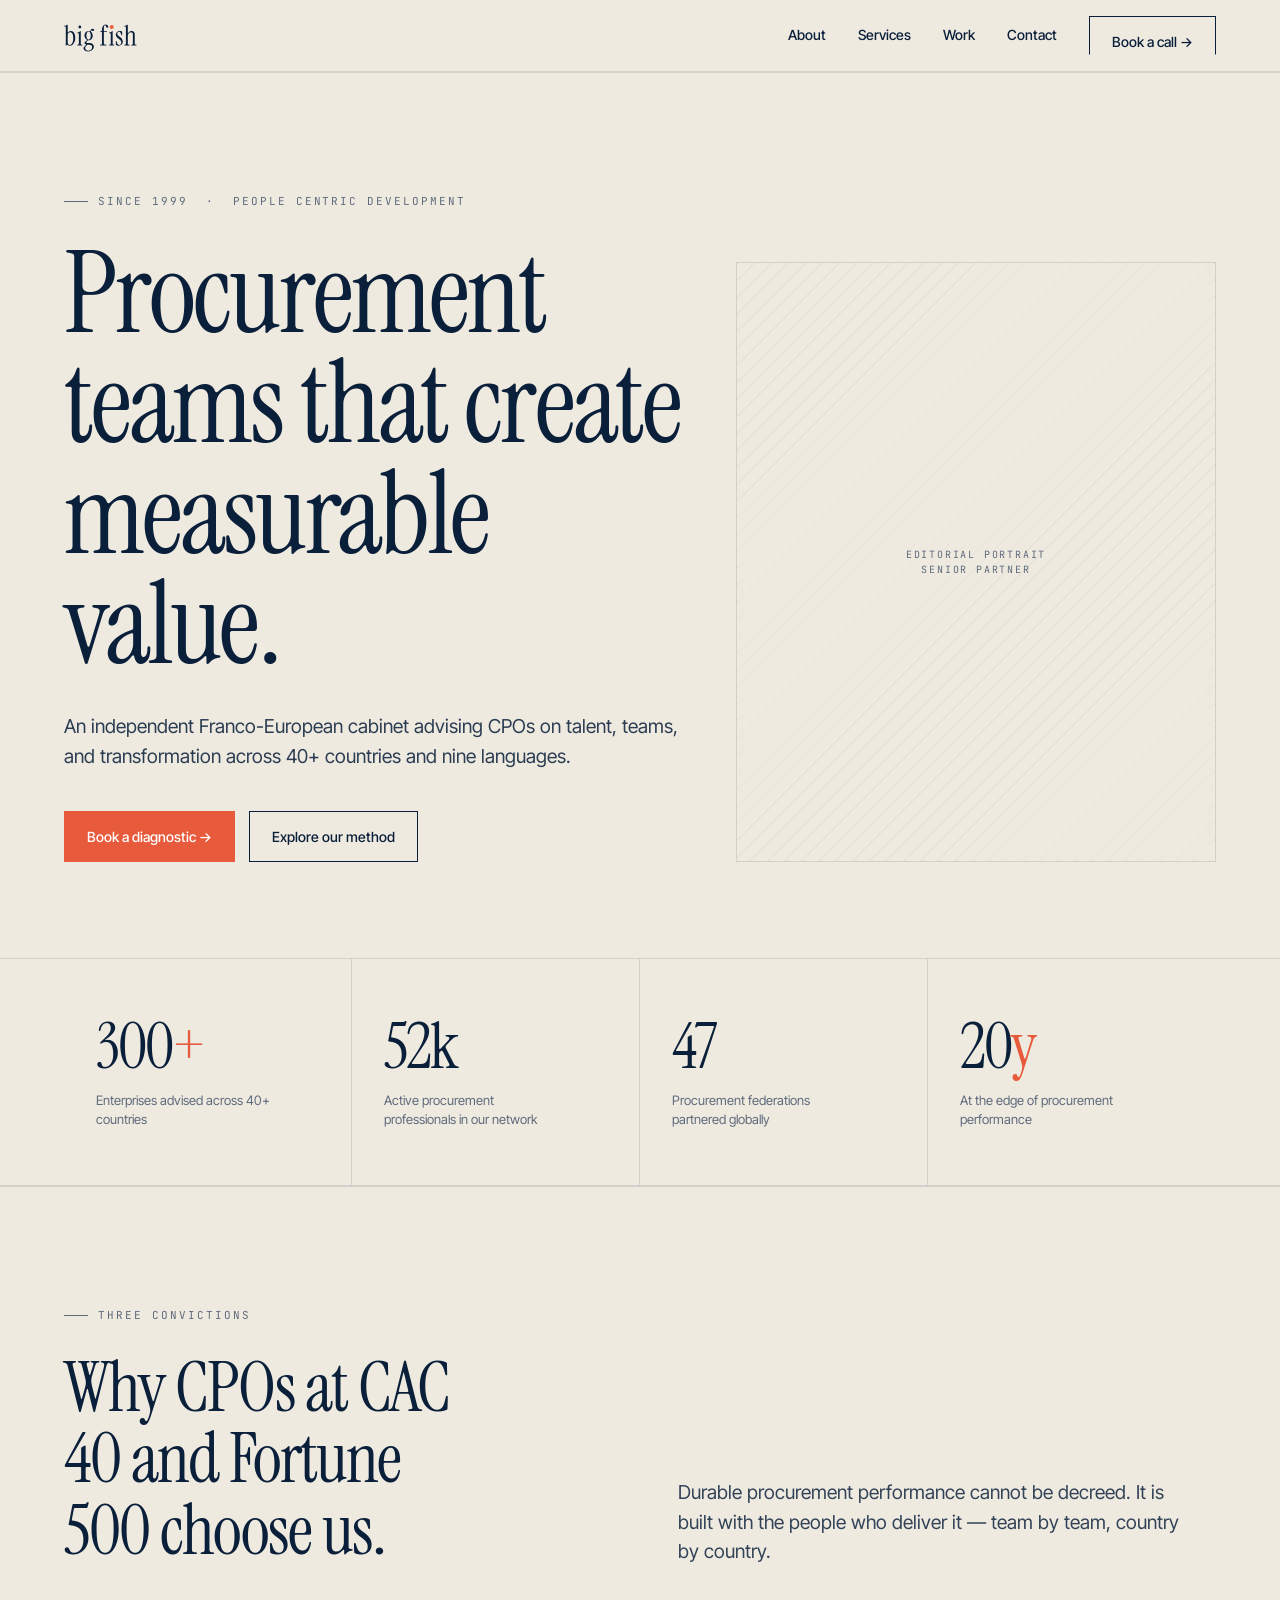
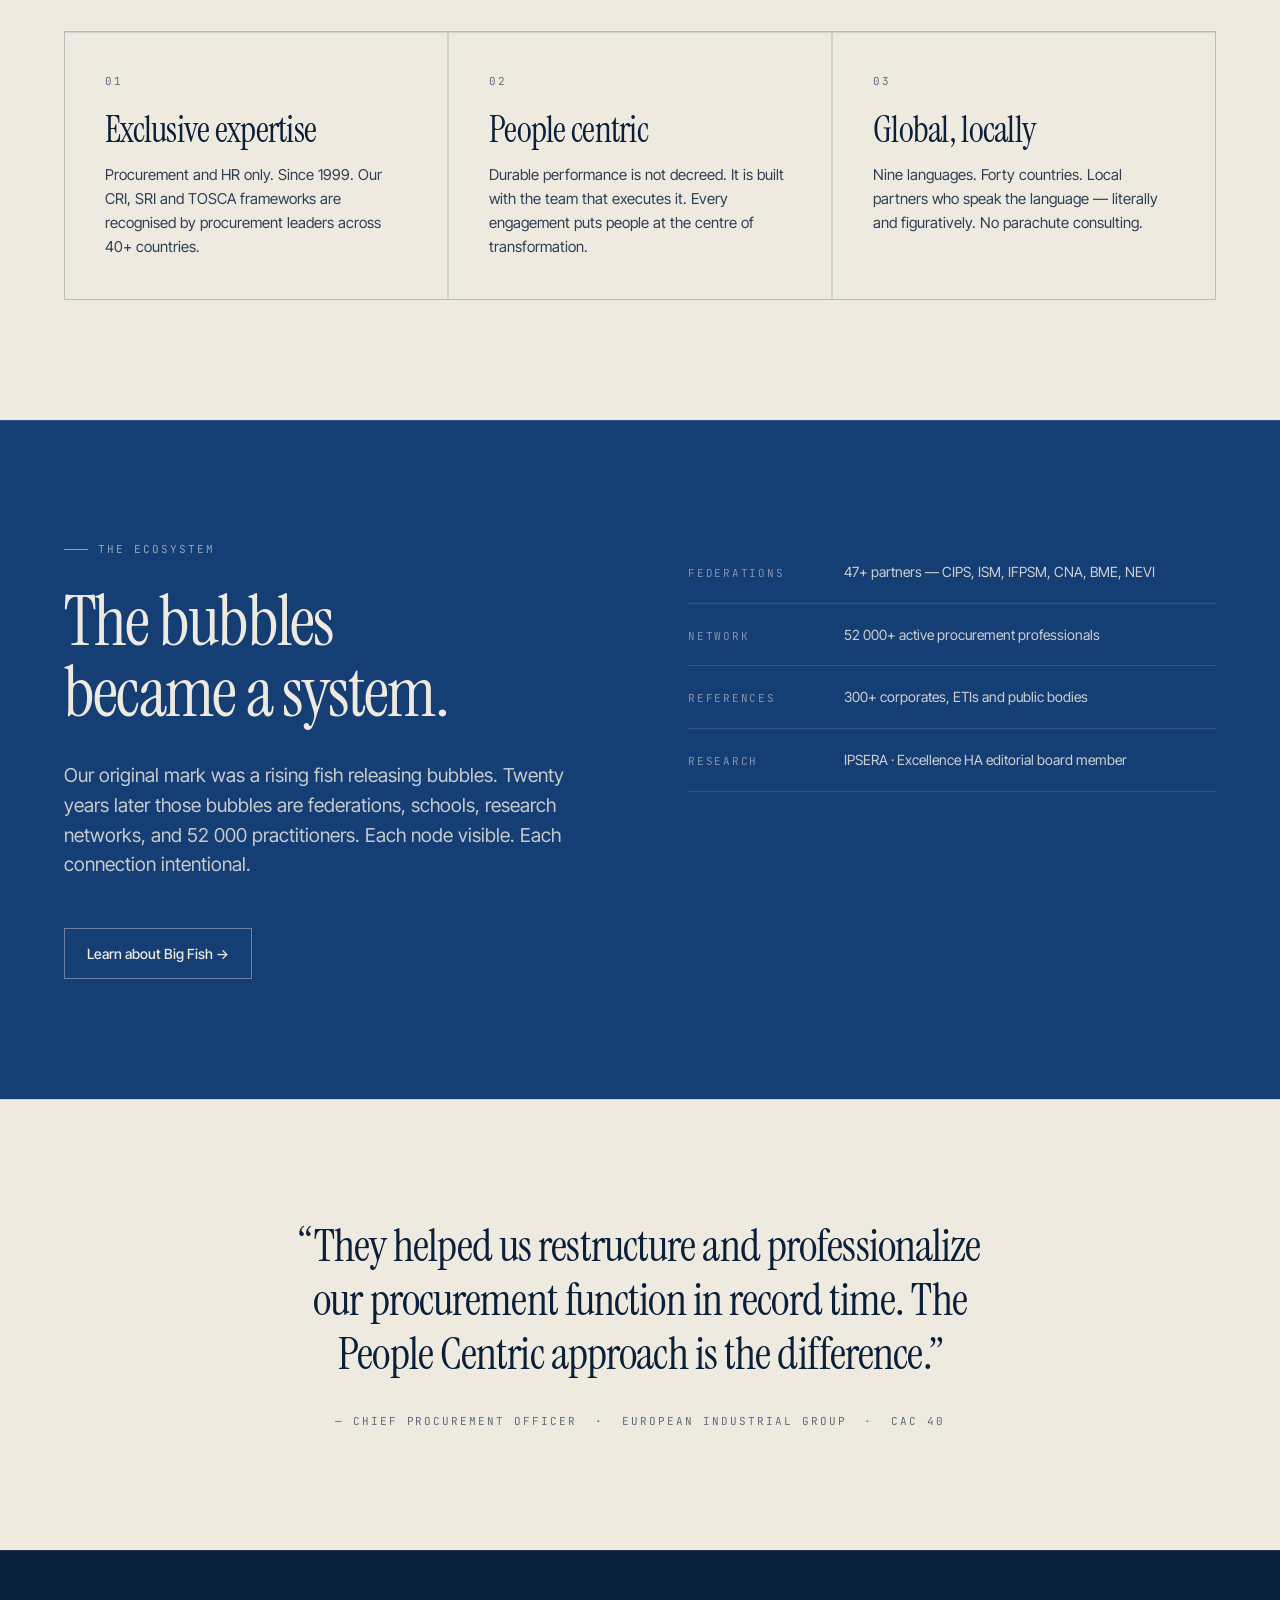
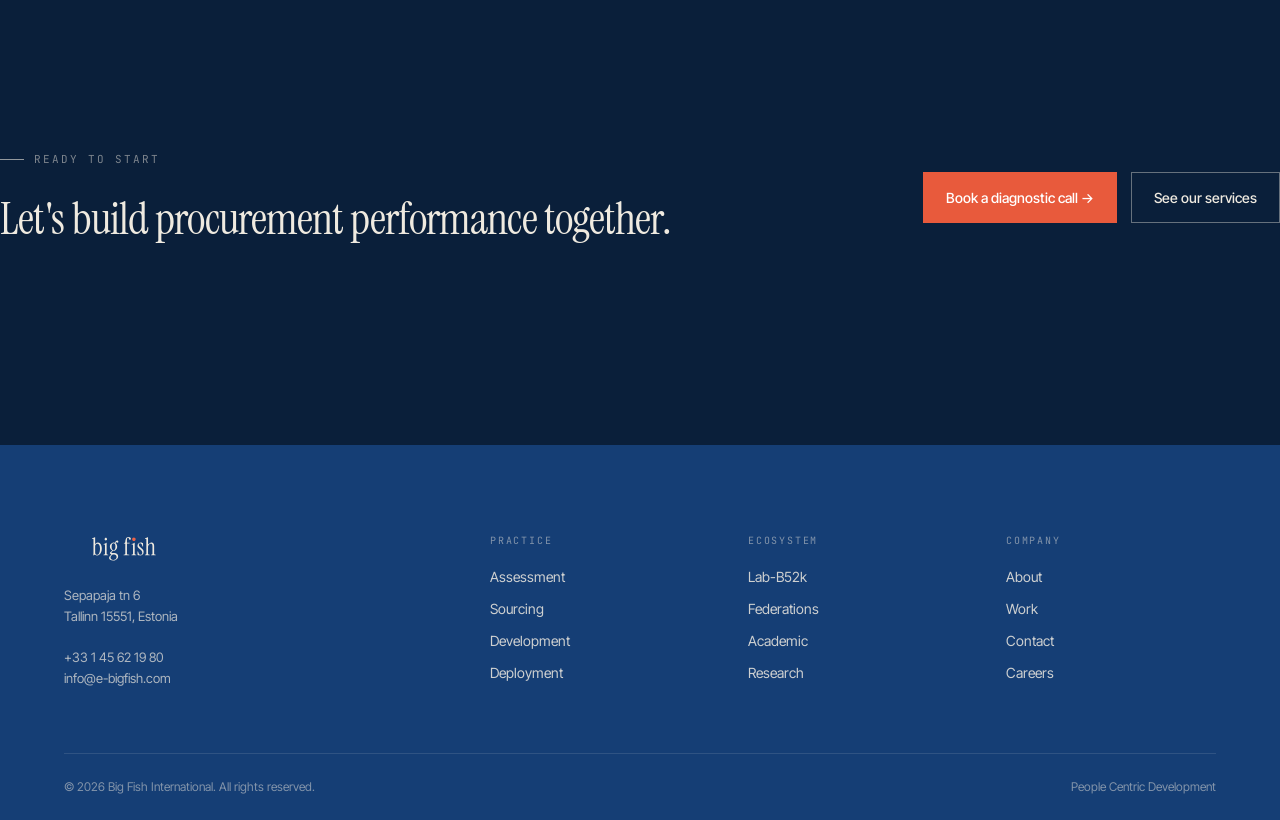
==== index.html @ 537d6405 "Add files via upload" ====
<!DOCTYPE html>
<html lang="en">
<head>
  <meta charset="UTF-8"/>
  <meta name="viewport" content="width=device-width, initial-scale=1.0"/>
  <meta name="description" content="Big Fish International — People Centric procurement and HR development. Advising CPOs at CAC 40 and Fortune 500 since 1999."/>
  <title>Big Fish International — People Centric Development</title>
  <link rel="icon" type="image/svg+xml" href="assets/favicon.svg"/>
  <link rel="stylesheet" href="styles.css"/>
</head>
<body>

<!-- NAV -->
<nav class="nav" role="navigation" aria-label="Main">
  <div class="container nav__inner">
    <a class="nav__logo" href="index.html" aria-label="Big Fish International — Home">
      <img src="assets/logo.svg" alt="Big Fish" width="130" height="56"/>
    </a>
    <div class="nav__links">
      <a href="about.html">About</a>
      <a href="services.html">Services</a>
      <a href="work.html">Work</a>
      <a href="contact.html">Contact</a>
      <a href="contact.html" class="btn">Book a call →</a>
    </div>
    <button class="nav__burger" aria-label="Toggle menu" aria-expanded="false">
      <span></span><span></span><span></span>
    </button>
  </div>
</nav>
<nav class="nav__mobile" aria-label="Mobile menu">
  <a href="about.html">About</a>
  <a href="services.html">Services</a>
  <a href="work.html">Work</a>
  <a href="contact.html">Contact</a>
  <a href="contact.html" class="btn btn--filled">Book a call →</a>
</nav>

<!-- HERO -->
<section class="hero section--flush">
  <div class="container">
    <div class="hero__grid">
      <div>
        <div class="eyebrow">Since 1999 &nbsp;·&nbsp; People Centric Development</div>
        <h1 class="display-1">Procurement teams that create measurable value.</h1>
        <p class="body-lg mt-32 max-56" style="opacity:.85">
          An independent Franco-European cabinet advising CPOs on talent, teams, and transformation across 40+ countries and nine languages.
        </p>
        <div class="hero__ctas">
          <a href="contact.html" class="btn btn--filled">Book a diagnostic →</a>
          <a href="services.html" class="btn">Explore our method</a>
        </div>
      </div>
      <div class="hero__img placeholder">
        <span class="placeholder__label">Editorial portrait<br/>Senior Partner</span>
      </div>
    </div>
  </div>
</section>

<!-- STATS -->
<div class="stats">
  <div class="container">
    <div class="stats__grid">
      <div class="stats__item">
        <div class="stats__num">300<span class="accent-dot">+</span></div>
        <div class="stats__label">Enterprises advised across 40+ countries</div>
      </div>
      <div class="stats__item">
        <div class="stats__num">52k</div>
        <div class="stats__label">Active procurement professionals in our network</div>
      </div>
      <div class="stats__item">
        <div class="stats__num">47</div>
        <div class="stats__label">Procurement federations partnered globally</div>
      </div>
      <div class="stats__item">
        <div class="stats__num">20<span class="accent-dot">y</span></div>
        <div class="stats__label">At the edge of procurement performance</div>
      </div>
    </div>
  </div>
</div>

<!-- CONVICTIONS -->
<section class="section">
  <div class="container">
    <div class="convictions__intro">
      <div>
        <div class="eyebrow">Three convictions</div>
        <h2 class="display-2">Why CPOs at CAC 40 and Fortune 500 choose us.</h2>
      </div>
      <p class="body-lg" style="opacity:.82;align-self:end;">
        Durable procurement performance cannot be decreed. It is built with the people who deliver it — team by team, country by country.
      </p>
    </div>
    <div class="grid-3">
      <div class="grid-cell card">
        <div class="card__num">01</div>
        <div class="card__title">Exclusive expertise</div>
        <p class="card__body">Procurement and HR only. Since 1999. Our CRI, SRI and TOSCA frameworks are recognised by procurement leaders across 40+ countries.</p>
      </div>
      <div class="grid-cell card">
        <div class="card__num">02</div>
        <div class="card__title">People centric</div>
        <p class="card__body">Durable performance is not decreed. It is built with the team that executes it. Every engagement puts people at the centre of transformation.</p>
      </div>
      <div class="grid-cell card">
        <div class="card__num">03</div>
        <div class="card__title">Global, locally</div>
        <p class="card__body">Nine languages. Forty countries. Local partners who speak the language — literally and figuratively. No parachute consulting.</p>
      </div>
    </div>
  </div>
</section>

<!-- ECOSYSTEM -->
<section class="section section--dark">
  <div class="container">
    <div class="grid-2" style="align-items:start;gap:clamp(40px,8vw,96px)">
      <div>
        <div class="eyebrow">The ecosystem</div>
        <h2 class="display-2">The bubbles became a system.</h2>
        <p class="body-lg mt-32 max-56" style="opacity:.82">
          Our original mark was a rising fish releasing bubbles. Twenty years later those bubbles are federations, schools, research networks, and 52 000 practitioners. Each node visible. Each connection intentional.
        </p>
        <div class="mt-48">
          <a href="about.html" class="btn btn--outline-light">Learn about Big Fish →</a>
        </div>
      </div>
      <div>
        <div class="contact-info__item" style="padding:20px 0;border-bottom:1px solid rgba(239,234,224,.14);display:grid;grid-template-columns:140px 1fr;gap:16px;align-items:baseline">
          <span class="mono" style="color:rgba(239,234,224,.5)">Federations</span>
          <span class="body-sm" style="color:rgba(239,234,224,.85)">47+ partners — CIPS, ISM, IFPSM, CNA, BME, NEVI</span>
        </div>
        <div class="contact-info__item" style="padding:20px 0;border-bottom:1px solid rgba(239,234,224,.14);display:grid;grid-template-columns:140px 1fr;gap:16px;align-items:baseline">
          <span class="mono" style="color:rgba(239,234,224,.5)">Network</span>
          <span class="body-sm" style="color:rgba(239,234,224,.85)">52 000+ active procurement professionals</span>
        </div>
        <div class="contact-info__item" style="padding:20px 0;border-bottom:1px solid rgba(239,234,224,.14);display:grid;grid-template-columns:140px 1fr;gap:16px;align-items:baseline">
          <span class="mono" style="color:rgba(239,234,224,.5)">References</span>
          <span class="body-sm" style="color:rgba(239,234,224,.85)">300+ corporates, ETIs and public bodies</span>
        </div>
        <div class="contact-info__item" style="padding:20px 0;display:grid;grid-template-columns:140px 1fr;gap:16px;align-items:baseline">
          <span class="mono" style="color:rgba(239,234,224,.5)">Research</span>
          <span class="body-sm" style="color:rgba(239,234,224,.85)">IPSERA · Excellence HA editorial board member</span>
        </div>
      </div>
    </div>
  </div>
</section>

<!-- QUOTE -->
<section class="section">
  <div class="container">
    <div class="quote__wrap">
      <p class="quote__text">They helped us restructure and professionalize our procurement function in record time. The People Centric approach is the difference.</p>
      <div class="quote__attr">— Chief Procurement Officer &nbsp;·&nbsp; European Industrial Group &nbsp;·&nbsp; CAC 40</div>
    </div>
  </div>
</section>

<!-- CTA BAND -->
<section class="section section--ink">
  <div class="container cta-band">
    <div>
      <div class="eyebrow" style="color:rgba(239,234,224,.5)">Ready to start</div>
      <h2 class="display-3" style="color:var(--surface)">Let's build procurement performance together.</h2>
    </div>
    <div class="cta-band__btns">
      <a href="contact.html" class="btn btn--filled">Book a diagnostic call →</a>
      <a href="services.html" class="btn btn--outline-light">See our services</a>
    </div>
  </div>
</section>

<!-- FOOTER -->
<footer class="footer">
  <div class="container">
    <div class="footer__top">
      <div>
        <div class="footer__logo">
          <a href="index.html"><img src="assets/logo-sand.svg" alt="Big Fish" width="120" height="52"/></a>
        </div>
        <p class="footer__desc">Sepapaja tn 6<br/>Tallinn 15551, Estonia<br/><br/>+33 1 45 62 19 80<br/>info@e-bigfish.com</p>
      </div>
      <div>
        <div class="footer__heading">Practice</div>
        <ul class="footer__links">
          <li><a href="services.html">Assessment</a></li>
          <li><a href="services.html">Sourcing</a></li>
          <li><a href="services.html">Development</a></li>
          <li><a href="services.html">Deployment</a></li>
        </ul>
      </div>
      <div>
        <div class="footer__heading">Ecosystem</div>
        <ul class="footer__links">
          <li><a href="about.html">Lab-B52k</a></li>
          <li><a href="about.html">Federations</a></li>
          <li><a href="about.html">Academic</a></li>
          <li><a href="about.html">Research</a></li>
        </ul>
      </div>
      <div>
        <div class="footer__heading">Company</div>
        <ul class="footer__links">
          <li><a href="about.html">About</a></li>
          <li><a href="work.html">Work</a></li>
          <li><a href="contact.html">Contact</a></li>
          <li><a href="contact.html">Careers</a></li>
        </ul>
      </div>
    </div>
    <div class="footer__bottom">
      <span>© 2026 Big Fish International. All rights reserved.</span>
      <span>People Centric Development</span>
    </div>
  </div>
</footer>

<script src="script.js"></script>
</body>
</html>
---- styles.css ----
/* ============================================================
   BIG FISH INTERNATIONAL — site/styles.css
   Direction B: Bold & Human
   ============================================================ */

@import url('https://fonts.googleapis.com/css2?family=Instrument+Serif&family=Inter+Tight:wght@300;400;500;600&family=JetBrains+Mono:wght@400;500&display=swap');

/* === 1. TOKENS ============================================= */
:root {
  --primary:   #153E75;
  --accent:    #E85A3C;
  --surface:   #EFEAE0;
  --ink:       #0A1F3A;
  --mute:      #5F6B7C;
  --line:      rgba(10,31,58,.12);
  --line-med:  rgba(10,31,58,.2);

  --font-display: "Instrument Serif", "Times New Roman", serif;
  --font-text:    "Inter Tight", "Helvetica Neue", Arial, sans-serif;
  --font-mono:    "JetBrains Mono", ui-monospace, monospace;

  --max-w: 1280px;
  --pad:   clamp(24px, 5vw, 64px);
  --r:     2px; /* subtle radius used sparingly */

  --nav-h: 72px;
}

/* === 2. RESET ============================================== */
*, *::before, *::after { box-sizing: border-box; margin: 0; padding: 0; }
html { scroll-behavior: smooth; font-size: 16px; }
body {
  background: var(--surface);
  color: var(--ink);
  font-family: var(--font-text);
  font-weight: 400;
  line-height: 1.5;
  -webkit-font-smoothing: antialiased;
}
img, svg { display: block; max-width: 100%; }
a { color: inherit; text-decoration: none; }
button { cursor: pointer; border: none; background: none; font-family: inherit; }
ul, ol { list-style: none; }
input, textarea, select {
  font-family: var(--font-text);
  font-size: 1rem;
  color: var(--ink);
  background: transparent;
  border: none;
  outline: none;
  width: 100%;
}
::selection { background: var(--accent); color: #fff; }

/* === 3. TYPOGRAPHY ========================================= */
.display-1 {
  font-family: var(--font-display);
  font-weight: 400;
  font-size: clamp(56px, 9vw, 128px);
  line-height: .96;
  letter-spacing: -.025em;
  text-wrap: balance;
}
.display-2 {
  font-family: var(--font-display);
  font-weight: 400;
  font-size: clamp(40px, 5.5vw, 80px);
  line-height: 1.02;
  letter-spacing: -.025em;
  text-wrap: balance;
}
.display-3 {
  font-family: var(--font-display);
  font-weight: 400;
  font-size: clamp(28px, 3.5vw, 48px);
  line-height: 1.1;
  letter-spacing: -.02em;
  text-wrap: balance;
}
.heading {
  font-family: var(--font-text);
  font-weight: 600;
  font-size: clamp(18px, 2vw, 24px);
  letter-spacing: -.01em;
  line-height: 1.25;
}
.body-lg {
  font-size: clamp(17px, 1.5vw, 20px);
  line-height: 1.55;
  font-weight: 400;
  text-wrap: pretty;
}
.body {
  font-size: 16px;
  line-height: 1.6;
  text-wrap: pretty;
}
.body-sm { font-size: 14px; line-height: 1.55; }
.mono {
  font-family: var(--font-mono);
  font-size: 11px;
  letter-spacing: .16em;
  text-transform: uppercase;
}
.mute { color: var(--mute); }

/* Eyebrow (mono label above headings) */
.eyebrow {
  font-family: var(--font-mono);
  font-size: 11px;
  letter-spacing: .18em;
  text-transform: uppercase;
  color: var(--mute);
  display: flex;
  align-items: center;
  gap: 10px;
  margin-bottom: 28px;
}
.eyebrow::before {
  content: '';
  display: inline-block;
  width: 24px;
  height: 1px;
  background: var(--mute);
  flex-shrink: 0;
}

/* === 4. LAYOUT ============================================= */
.container {
  max-width: var(--max-w);
  margin: 0 auto;
  padding: 0 var(--pad);
}
.section {
  padding: clamp(72px, 10vw, 120px) 0;
  border-top: 1px solid var(--line);
}
.section--flush { border-top: none; }
.section--dark {
  background: var(--primary);
  color: var(--surface);
  --line: rgba(239,234,224,.12);
  --mute: rgba(239,234,224,.6);
}
.section--ink {
  background: var(--ink);
  color: var(--surface);
  --line: rgba(239,234,224,.12);
  --mute: rgba(239,234,224,.6);
}
.grid-2  { display: grid; grid-template-columns: 1fr 1fr; gap: 48px; }
.grid-3  { display: grid; grid-template-columns: repeat(3,1fr); gap: 2px; background: var(--line); border: 1px solid var(--line); }
.grid-4  { display: grid; grid-template-columns: repeat(4,1fr); gap: 2px; background: var(--line); border: 1px solid var(--line); }
.grid-cell { background: var(--surface); }
.section--dark .grid-cell  { background: var(--primary); }
.section--ink  .grid-cell  { background: var(--ink); }

/* === 5. NAVIGATION ========================================= */
.nav {
  position: sticky;
  top: 0;
  z-index: 100;
  height: var(--nav-h);
  background: var(--surface);
  border-bottom: 1px solid var(--line);
}
.nav__inner {
  height: 100%;
  display: flex;
  align-items: center;
  justify-content: space-between;
  gap: 32px;
}
.nav__logo img { height: 32px; width: auto; }
.nav__links {
  display: flex;
  align-items: center;
  gap: 32px;
}
.nav__links a {
  font-size: 14px;
  font-weight: 500;
  color: var(--ink);
  padding-bottom: 2px;
  border-bottom: 1px solid transparent;
  transition: border-color .2s;
}
.nav__links a:hover,
.nav__links a.active { border-color: var(--ink); }
.nav__burger {
  display: none;
  flex-direction: column;
  gap: 5px;
  padding: 8px;
}
.nav__burger span {
  display: block;
  width: 22px;
  height: 1.5px;
  background: var(--ink);
  transition: transform .3s, opacity .3s;
}
/* Mobile menu */
.nav__mobile {
  display: none;
  position: fixed;
  inset: var(--nav-h) 0 0;
  background: var(--surface);
  border-top: 1px solid var(--line);
  padding: 40px var(--pad);
  flex-direction: column;
  gap: 24px;
  z-index: 99;
}
.nav__mobile.open { display: flex; }
.nav__mobile a {
  font-family: var(--font-display);
  font-size: 40px;
  letter-spacing: -.02em;
  color: var(--ink);
  line-height: 1.1;
}
.nav__mobile a:hover { color: var(--accent); }
.nav__mobile .btn { align-self: flex-start; margin-top: 16px; }

/* Burger animation when open */
.nav__burger.open span:nth-child(1) { transform: translateY(6.5px) rotate(45deg); }
.nav__burger.open span:nth-child(2) { opacity: 0; }
.nav__burger.open span:nth-child(3) { transform: translateY(-6.5px) rotate(-45deg); }

/* === 6. BUTTONS ============================================ */
.btn {
  display: inline-flex;
  align-items: center;
  gap: 8px;
  font-family: var(--font-text);
  font-size: 14px;
  font-weight: 500;
  padding: 14px 22px;
  border: 1px solid var(--ink);
  color: var(--ink);
  background: transparent;
  transition: background .2s, color .2s, border-color .2s;
  white-space: nowrap;
}
.btn:hover { background: var(--ink); color: var(--surface); }
.btn--filled {
  background: var(--accent);
  border-color: var(--accent);
  color: #fff;
}
.btn--filled:hover { background: #c93a22; border-color: #c93a22; color: #fff; }
.btn--outline-light {
  border-color: rgba(239,234,224,.4);
  color: var(--surface);
}
.btn--outline-light:hover { background: var(--surface); color: var(--ink); border-color: var(--surface); }

/* === 7. PLACEHOLDER IMAGES ================================= */
.placeholder {
  position: relative;
  background:
    repeating-linear-gradient(
      135deg,
      rgba(10,31,58,.04) 0,
      rgba(10,31,58,.04) 1px,
      transparent 1px,
      transparent 12px
    );
  border: 1px solid var(--line);
  display: grid;
  place-items: center;
  overflow: hidden;
}
.section--dark .placeholder {
  background: repeating-linear-gradient(
    135deg,
    rgba(239,234,224,.05) 0,
    rgba(239,234,224,.05) 1px,
    transparent 1px,
    transparent 12px
  );
  border-color: rgba(239,234,224,.14);
}
.placeholder__label {
  font-family: var(--font-mono);
  font-size: 10px;
  letter-spacing: .18em;
  text-transform: uppercase;
  color: var(--mute);
  text-align: center;
  padding: 16px;
}

/* === 8. HERO =============================================== */
.hero {
  padding: clamp(72px, 10vw, 120px) 0 clamp(64px, 8vw, 96px);
  border-top: 1px solid var(--line);
}
.hero__grid {
  display: grid;
  grid-template-columns: 1.3fr 1fr;
  gap: 48px;
  align-items: end;
}
.hero__ctas {
  display: flex;
  gap: 14px;
  margin-top: 40px;
  flex-wrap: wrap;
}
.hero__img {
  aspect-ratio: 4/5;
}

/* Page hero (inner pages) */
.page-hero {
  padding: clamp(64px, 8vw, 100px) 0 clamp(48px, 6vw, 80px);
  border-top: 1px solid var(--line);
}
.page-hero__eyebrow { margin-bottom: 24px; }
.page-hero__sub {
  font-size: clamp(17px, 1.8vw, 22px);
  line-height: 1.5;
  color: var(--ink);
  opacity: .82;
  max-width: 60ch;
  margin-top: 24px;
  text-wrap: pretty;
}

/* === 9. STATS BAR ========================================== */
.stats { border-top: 1px solid var(--line); border-bottom: 1px solid var(--line); }
.stats__grid {
  display: grid;
  grid-template-columns: repeat(4,1fr);
}
.stats__item {
  padding: clamp(32px, 5vw, 56px) clamp(20px, 3vw, 32px);
  border-right: 1px solid var(--line);
}
.stats__item:last-child { border-right: none; }
.stats__num {
  font-family: var(--font-display);
  font-size: clamp(40px, 5vw, 64px);
  letter-spacing: -.03em;
  line-height: 1;
}
.stats__label {
  font-size: 13px;
  color: var(--mute);
  margin-top: 12px;
  line-height: 1.45;
  max-width: 22ch;
}

/* === 10. CARDS ============================================= */
.card {
  padding: clamp(28px, 4vw, 40px);
  background: var(--surface);
  border-top: 1px solid var(--line);
}
.section--dark .card,
.section--ink .card { background: transparent; border-color: rgba(239,234,224,.12); }
.card__num {
  font-family: var(--font-mono);
  font-size: 11px;
  letter-spacing: .16em;
  color: var(--mute);
}
.card__title {
  font-family: var(--font-display);
  font-size: clamp(24px, 3vw, 36px);
  letter-spacing: -.02em;
  margin-top: 20px;
  line-height: 1.1;
}
.card__body {
  font-size: 15px;
  line-height: 1.6;
  margin-top: 14px;
  opacity: .84;
}
.card__icon {
  width: 48px;
  height: 48px;
  margin-bottom: 16px;
}
.card--service {
  display: grid;
  grid-template-columns: 1fr;
  gap: 0;
  padding: clamp(36px, 5vw, 56px) clamp(28px, 4vw, 48px);
}

/* === 11. CONVICTIONS ======================================= */
.convictions__intro {
  display: grid;
  grid-template-columns: 1fr 1fr;
  gap: clamp(32px, 6vw, 80px);
  align-items: start;
  margin-bottom: clamp(40px, 6vw, 64px);
}

/* === 12. QUOTE ============================================= */
.quote__wrap {
  max-width: 900px;
  margin: 0 auto;
  text-align: center;
}
.quote__text {
  font-family: var(--font-display);
  font-size: clamp(26px, 3.5vw, 48px);
  line-height: 1.2;
  letter-spacing: -.02em;
  text-wrap: balance;
}
.quote__text::before { content: '\201C'; }
.quote__text::after  { content: '\201D'; }
.quote__attr {
  font-family: var(--font-mono);
  font-size: 11px;
  letter-spacing: .18em;
  text-transform: uppercase;
  color: var(--mute);
  margin-top: 32px;
}

/* === 13. CTA BAND ========================================== */
.cta-band {
  display: grid;
  grid-template-columns: 1fr auto;
  gap: 40px;
  align-items: center;
  padding: clamp(48px, 7vw, 80px) 0;
}
.cta-band__btns { display: flex; gap: 14px; flex-wrap: wrap; }

/* === 14. FOOTER ============================================ */
.footer {
  background: var(--primary);
  color: var(--surface);
  border-top: none;
}
.footer__top {
  display: grid;
  grid-template-columns: 1.8fr 1fr 1fr 1fr;
  gap: 48px;
  padding: clamp(56px, 7vw, 88px) 0 clamp(40px, 5vw, 64px);
  border-bottom: 1px solid rgba(239,234,224,.12);
}
.footer__logo { margin-bottom: 24px; }
.footer__logo img { height: 28px; }
.footer__desc {
  font-size: 13px;
  line-height: 1.6;
  color: rgba(239,234,224,.7);
  max-width: 28ch;
}
.footer__heading {
  font-family: var(--font-mono);
  font-size: 10px;
  letter-spacing: .18em;
  text-transform: uppercase;
  color: rgba(239,234,224,.5);
  margin-bottom: 16px;
}
.footer__links { display: flex; flex-direction: column; gap: 8px; }
.footer__links a {
  font-size: 14px;
  color: rgba(239,234,224,.85);
  transition: color .2s;
}
.footer__links a:hover { color: var(--surface); }
.footer__bottom {
  display: flex;
  justify-content: space-between;
  align-items: center;
  padding: 24px 0;
  font-size: 12px;
  color: rgba(239,234,224,.5);
}
.footer__bottom a { color: rgba(239,234,224,.5); }
.footer__bottom a:hover { color: var(--surface); }

/* === 15. WORK CARDS ======================================== */
.work-card {
  display: grid;
  grid-template-columns: 1fr 1fr;
  gap: 0;
  border: 1px solid var(--line);
  overflow: hidden;
}
.work-card__img {
  aspect-ratio: 4/3;
}
.work-card__content {
  padding: clamp(28px, 4vw, 48px);
  display: flex;
  flex-direction: column;
  justify-content: space-between;
}
.work-card__tag {
  font-family: var(--font-mono);
  font-size: 10px;
  letter-spacing: .18em;
  text-transform: uppercase;
  color: var(--accent);
}
.work-card__title {
  font-family: var(--font-display);
  font-size: clamp(22px, 2.5vw, 34px);
  letter-spacing: -.02em;
  line-height: 1.1;
  margin-top: 12px;
}
.work-card__meta { margin-top: 8px; font-size: 14px; color: var(--mute); }
.work-card__body { font-size: 15px; line-height: 1.6; margin-top: 16px; opacity: .82; }
.work-card__link {
  display: inline-flex;
  align-items: center;
  gap: 6px;
  font-size: 13px;
  font-weight: 500;
  border-bottom: 1px solid var(--ink);
  padding-bottom: 2px;
  margin-top: 24px;
  align-self: flex-start;
}

/* === 16. CONTACT FORM ====================================== */
.contact-grid {
  display: grid;
  grid-template-columns: 1fr 1.4fr;
  gap: clamp(48px, 8vw, 96px);
  align-items: start;
}
.contact-info__item {
  padding: 24px 0;
  border-bottom: 1px solid var(--line);
  display: grid;
  grid-template-columns: 140px 1fr;
  gap: 16px;
  align-items: baseline;
}
.form-row { margin-bottom: 0; }
.form-field {
  border-bottom: 1px solid var(--line-med);
  padding: 18px 0 14px;
  transition: border-color .2s;
}
.form-field:focus-within { border-color: var(--ink); }
.form-field label {
  font-family: var(--font-mono);
  font-size: 10px;
  letter-spacing: .18em;
  text-transform: uppercase;
  color: var(--mute);
  display: block;
  margin-bottom: 8px;
}
.form-field input,
.form-field textarea,
.form-field select {
  font-size: 16px;
  line-height: 1.4;
  color: var(--ink);
  background: transparent;
  resize: none;
  appearance: none;
}
.form-field textarea { min-height: 120px; }
.form-field select option { background: var(--surface); }
.form__grid { display: grid; grid-template-columns: 1fr 1fr; gap: 0 32px; }
.form__submit { margin-top: 40px; display: flex; align-items: center; gap: 16px; }
.form__note { font-size: 12px; color: var(--mute); }

/* === 17. TIMELINE ========================================== */
.timeline { display: flex; flex-direction: column; }
.timeline__item {
  display: grid;
  grid-template-columns: 100px 1fr;
  gap: 32px;
  padding: 28px 0;
  border-bottom: 1px solid var(--line);
  align-items: baseline;
}
.timeline__year {
  font-family: var(--font-display);
  font-size: 32px;
  letter-spacing: -.02em;
  color: var(--mute);
}
.timeline__text { font-size: 16px; line-height: 1.6; }
.timeline__text strong { font-weight: 600; display: block; margin-bottom: 4px; }

/* === 18. SERVICES ========================================== */
.service-pillar {
  padding: clamp(40px, 6vw, 72px) 0;
  border-top: 1px solid var(--line);
  display: grid;
  grid-template-columns: 280px 1fr;
  gap: clamp(40px, 6vw, 80px);
  align-items: start;
}
.service-pillar__num {
  font-family: var(--font-display);
  font-size: 80px;
  letter-spacing: -.04em;
  color: var(--line);
  line-height: 1;
  margin-top: -8px;
  user-select: none;
}
.service-pillar__body { max-width: 60ch; }
.service-pillar__list {
  display: flex;
  flex-direction: column;
  gap: 8px;
  margin-top: 20px;
}
.service-pillar__list li {
  font-size: 15px;
  line-height: 1.5;
  padding-left: 16px;
  position: relative;
}
.service-pillar__list li::before {
  content: '—';
  position: absolute;
  left: 0;
  color: var(--accent);
  font-size: 12px;
}
.methodology-grid {
  display: grid;
  grid-template-columns: repeat(3,1fr);
  gap: 2px;
  background: var(--line);
  border: 1px solid var(--line);
}
.methodology-card {
  background: var(--surface);
  padding: clamp(28px, 4vw, 48px);
}
.methodology-card__code {
  font-family: var(--font-mono);
  font-size: 28px;
  letter-spacing: .04em;
  color: var(--accent);
}
.methodology-card__title {
  font-family: var(--font-display);
  font-size: 26px;
  letter-spacing: -.02em;
  margin-top: 8px;
}
.methodology-card__body { font-size: 15px; line-height: 1.6; margin-top: 12px; color: var(--ink); opacity: .82; }

/* === 19. INDUSTRIES ======================================== */
.industries {
  display: flex;
  flex-wrap: wrap;
  gap: 10px;
  margin-top: 32px;
}
.industry-tag {
  font-family: var(--font-mono);
  font-size: 11px;
  letter-spacing: .12em;
  text-transform: uppercase;
  padding: 10px 16px;
  border: 1px solid var(--line-med);
  color: var(--ink);
}

/* === 20. RESPONSIVE ======================================== */
@media (max-width: 1024px) {
  .hero__grid { grid-template-columns: 1fr; }
  .hero__img { display: none; }
  .footer__top { grid-template-columns: 1fr 1fr; gap: 40px; }
  .work-card { grid-template-columns: 1fr; }
  .work-card__img { aspect-ratio: 16/7; }
  .service-pillar { grid-template-columns: 1fr; gap: 24px; }
  .service-pillar__num { font-size: 48px; }
  .contact-grid { grid-template-columns: 1fr; }
}
@media (max-width: 768px) {
  :root { --pad: 20px; }
  .nav__links { display: none; }
  .nav__burger { display: flex; }
  .grid-2 { grid-template-columns: 1fr; gap: 32px; }
  .grid-3, .grid-4 { grid-template-columns: 1fr 1fr; }
  .stats__grid { grid-template-columns: 1fr 1fr; }
  .stats__item:nth-child(2) { border-right: none; }
  .stats__item:nth-child(3) { border-top: 1px solid var(--line); }
  .convictions__intro { grid-template-columns: 1fr; }
  .cta-band { grid-template-columns: 1fr; gap: 24px; }
  .form__grid { grid-template-columns: 1fr; }
  .methodology-grid { grid-template-columns: 1fr; }
  .footer__top { grid-template-columns: 1fr; }
  .timeline__item { grid-template-columns: 72px 1fr; gap: 16px; }
}
@media (max-width: 480px) {
  .grid-3, .grid-4 { grid-template-columns: 1fr; }
  .hero__ctas { flex-direction: column; align-items: flex-start; }
  .stats__grid { grid-template-columns: 1fr; }
  .stats__item { border-right: none; border-bottom: 1px solid var(--line); }
  .stats__item:last-child { border-bottom: none; }
}

/* === 21. UTILITIES ========================================= */
.accent-dot { color: var(--accent); }
.divider { height: 1px; background: var(--line); }
.mt-8  { margin-top: 8px;  }
.mt-16 { margin-top: 16px; }
.mt-24 { margin-top: 24px; }
.mt-32 { margin-top: 32px; }
.mt-48 { margin-top: 48px; }
.mb-16 { margin-bottom: 16px; }
.mb-32 { margin-bottom: 32px; }
.text-right { text-align: right; }
.text-center { text-align: center; }
.max-56 { max-width: 56ch; }
.max-72 { max-width: 72ch; }
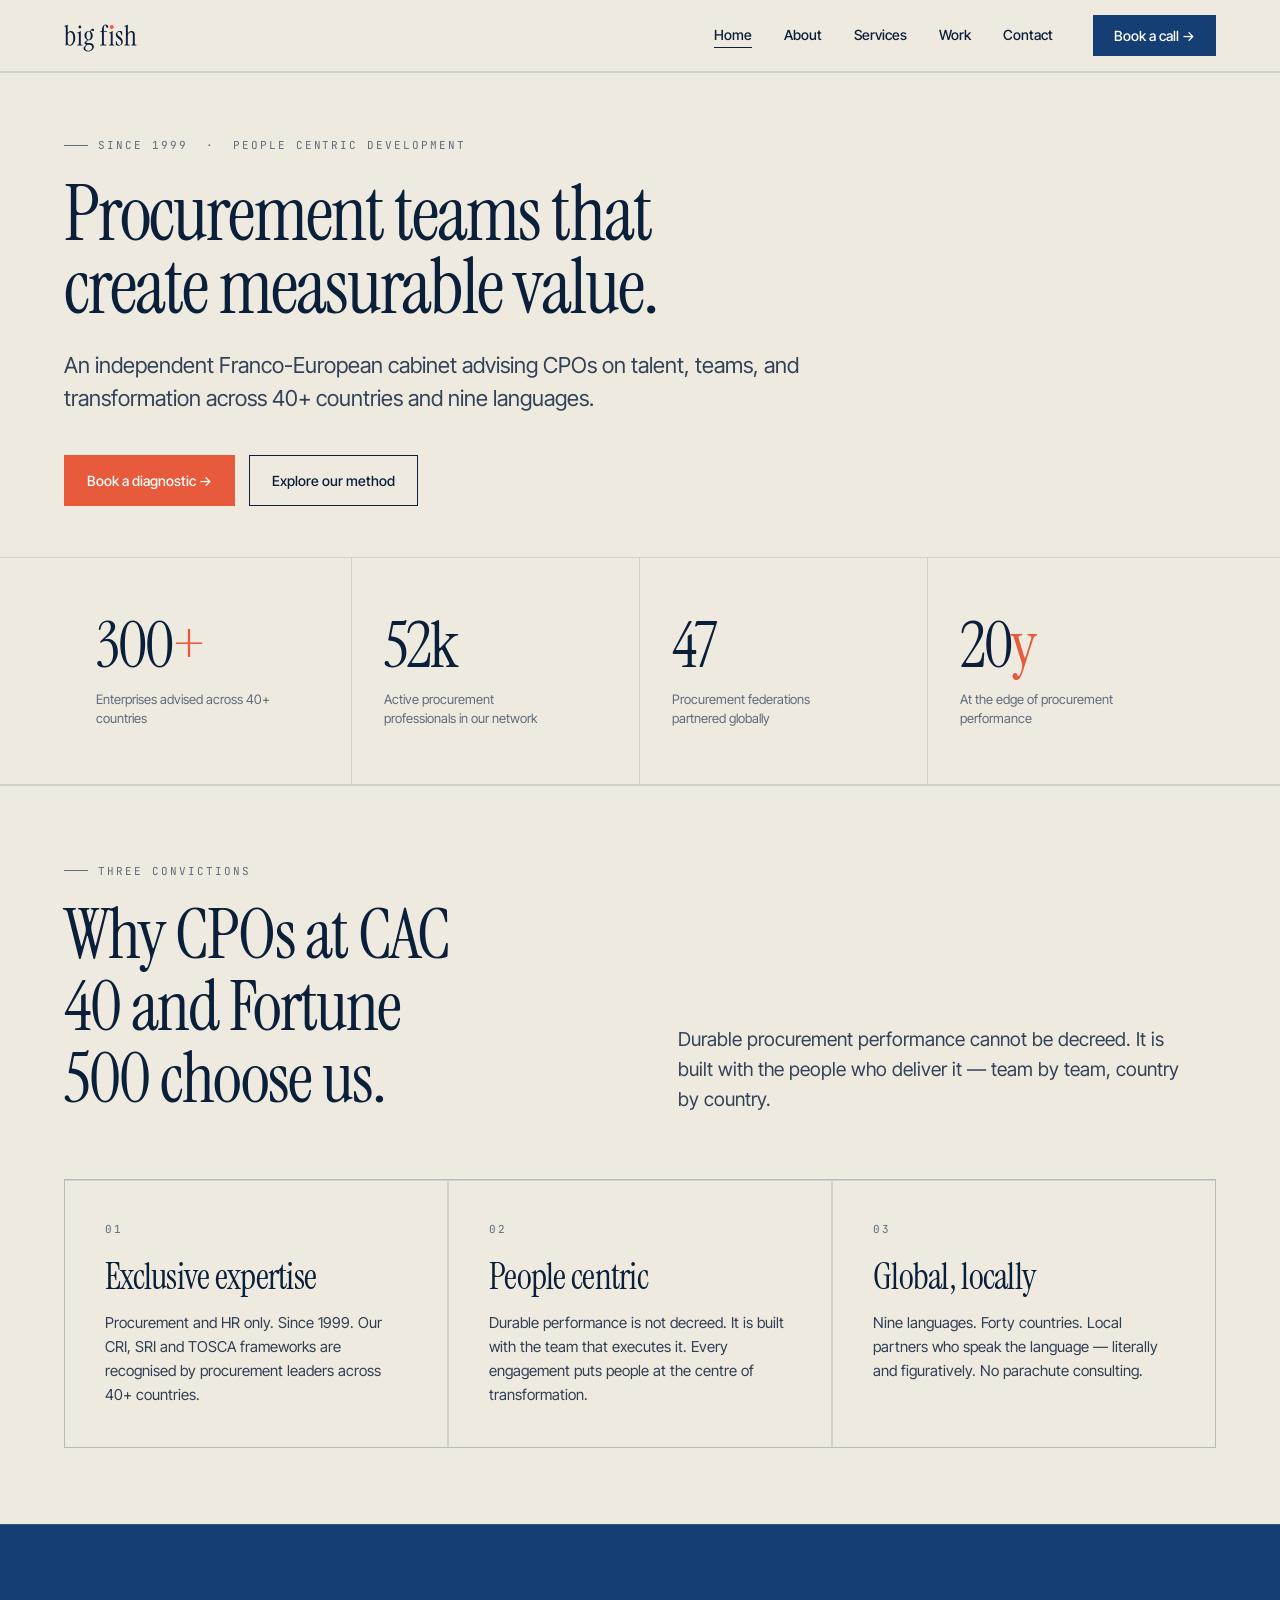
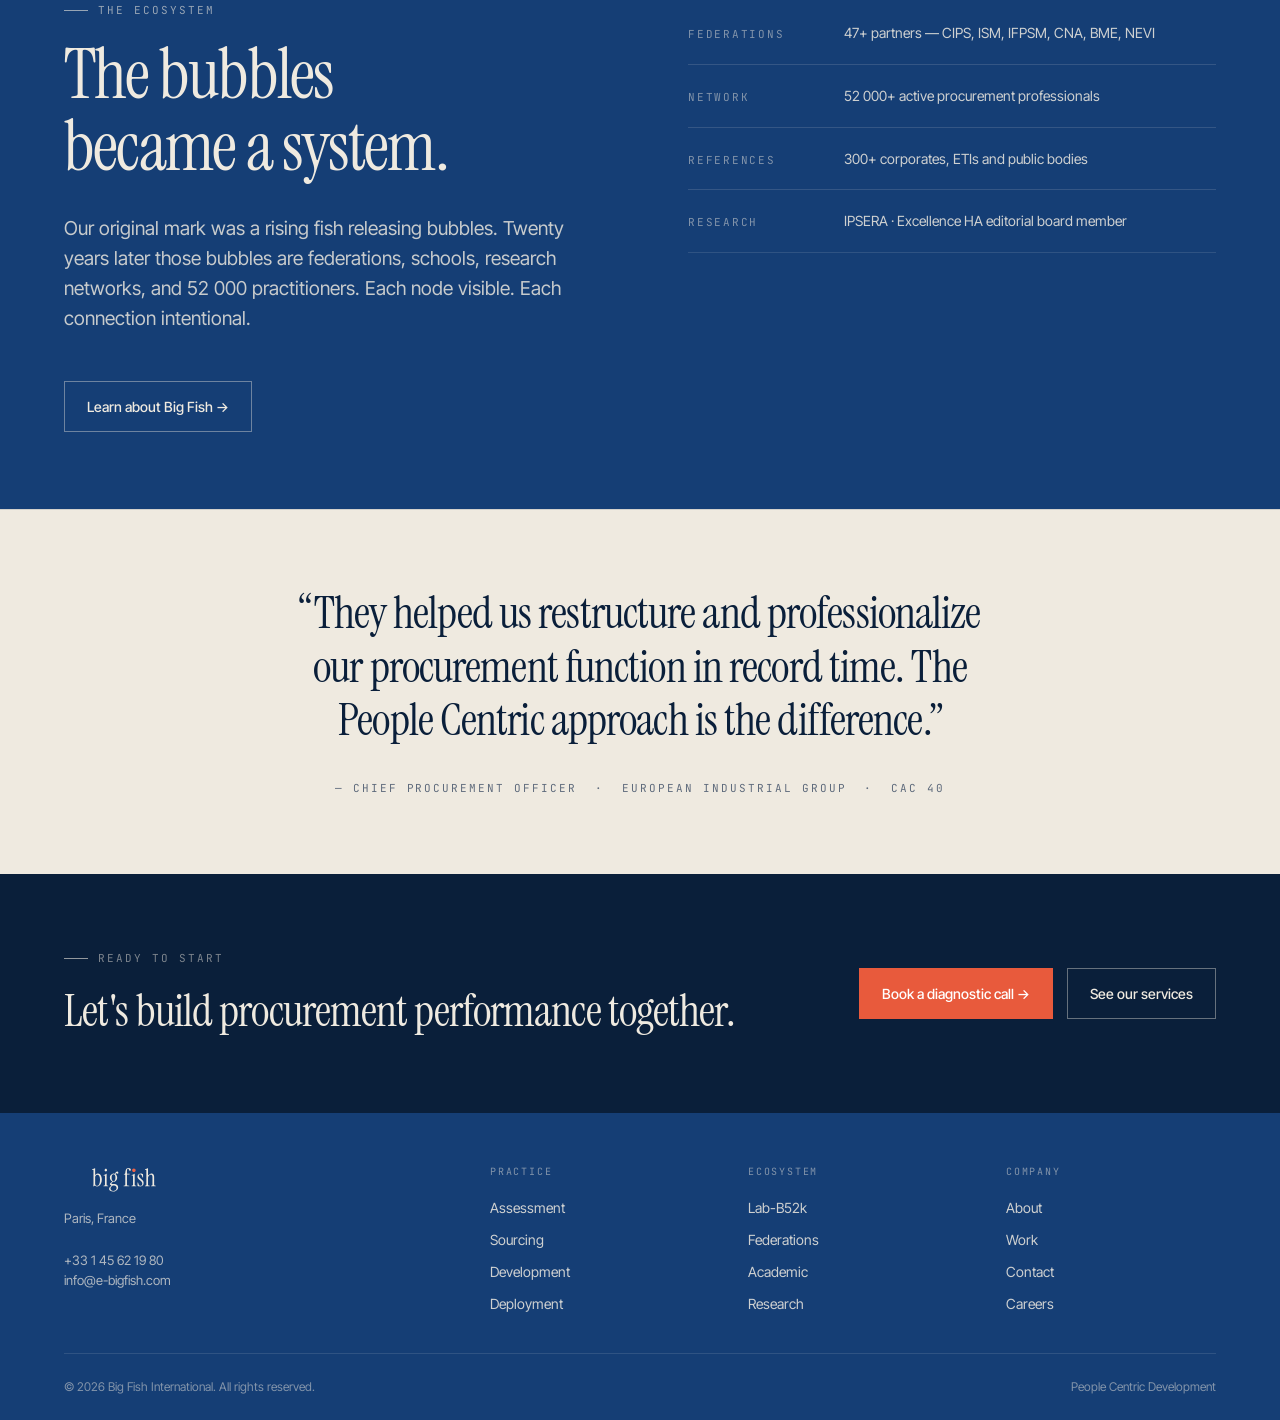
==== commit 79d5cc70: "Add files via upload" ====
--- a/index.html
+++ b/index.html
@@ -6,7 +6,7 @@
   <meta name="description" content="Big Fish International — People Centric procurement and HR development. Advising CPOs at CAC 40 and Fortune 500 since 1999."/>
   <title>Big Fish International — People Centric Development</title>
   <link rel="icon" type="image/svg+xml" href="assets/favicon.svg"/>
-  <link rel="stylesheet" href="styles.css"/>
+  <link rel="stylesheet" href="styles.css?v=10"/>
 </head>
 <body>
 
@@ -17,11 +17,12 @@
       <img src="assets/logo.svg" alt="Big Fish" width="130" height="56"/>
     </a>
     <div class="nav__links">
+      <a href="index.html">Home</a>
       <a href="about.html">About</a>
       <a href="services.html">Services</a>
       <a href="work.html">Work</a>
       <a href="contact.html">Contact</a>
-      <a href="contact.html" class="btn">Book a call →</a>
+      <a href="contact.html" class="btn btn--nav-cta">Book a call →</a>
     </div>
     <button class="nav__burger" aria-label="Toggle menu" aria-expanded="false">
       <span></span><span></span><span></span>
@@ -37,23 +38,14 @@
 </nav>
 
 <!-- HERO -->
-<section class="hero section--flush">
-  <div class="container">
-    <div class="hero__grid">
-      <div>
-        <div class="eyebrow">Since 1999 &nbsp;·&nbsp; People Centric Development</div>
-        <h1 class="display-1">Procurement teams that create measurable value.</h1>
-        <p class="body-lg mt-32 max-56" style="opacity:.85">
-          An independent Franco-European cabinet advising CPOs on talent, teams, and transformation across 40+ countries and nine languages.
-        </p>
-        <div class="hero__ctas">
-          <a href="contact.html" class="btn btn--filled">Book a diagnostic →</a>
-          <a href="services.html" class="btn">Explore our method</a>
-        </div>
-      </div>
-      <div class="hero__img placeholder">
-        <span class="placeholder__label">Editorial portrait<br/>Senior Partner</span>
-      </div>
+<section class="page-hero">
+  <div class="container">
+    <div class="page-hero__eyebrow eyebrow">Since 1999 &nbsp;·&nbsp; People Centric Development</div>
+    <h1 class="display-1">Procurement teams that create measurable value.</h1>
+    <p class="page-hero__sub">An independent Franco-European cabinet advising CPOs on talent, teams, and transformation across 40+ countries and nine languages.</p>
+    <div class="hero__ctas">
+      <a href="contact.html" class="btn btn--filled">Book a diagnostic →</a>
+      <a href="services.html" class="btn">Explore our method</a>
     </div>
   </div>
 </section>
@@ -161,8 +153,8 @@
 </section>
 
 <!-- CTA BAND -->
-<section class="section section--ink">
-  <div class="container cta-band">
+<section class="section section--ink" style="border-top:none">
+  <div class="container cta-band" style="padding-top:0;padding-bottom:0">
     <div>
       <div class="eyebrow" style="color:rgba(239,234,224,.5)">Ready to start</div>
       <h2 class="display-3" style="color:var(--surface)">Let's build procurement performance together.</h2>
@@ -179,10 +171,10 @@
   <div class="container">
     <div class="footer__top">
       <div>
-        <div class="footer__logo">
-          <a href="index.html"><img src="assets/logo-sand.svg" alt="Big Fish" width="120" height="52"/></a>
-        </div>
-        <p class="footer__desc">Sepapaja tn 6<br/>Tallinn 15551, Estonia<br/><br/>+33 1 45 62 19 80<br/>info@e-bigfish.com</p>
+        <div class="footer__logo" style="text-align:left;margin-left:0">
+          <a href="index.html" style="display:inline-block"><img style="margin:0;display:block" src="assets/logo-sand.svg" alt="Big Fish" width="120" height="52"/></a>
+        </div>
+        <p class="footer__desc">Paris, France<br/><br/>+33 1 45 62 19 80<br/>info@e-bigfish.com</p>
       </div>
       <div>
         <div class="footer__heading">Practice</div>
--- a/styles.css
+++ b/styles.css
@@ -56,7 +56,7 @@
 .display-1 {
   font-family: var(--font-display);
   font-weight: 400;
-  font-size: clamp(56px, 9vw, 128px);
+  font-size: clamp(40px, 6vw, 88px);
   line-height: .96;
   letter-spacing: -.025em;
   text-wrap: balance;
@@ -114,7 +114,7 @@
   display: flex;
   align-items: center;
   gap: 10px;
-  margin-bottom: 28px;
+  margin-bottom: 20px;
 }
 .eyebrow::before {
   content: '';
@@ -132,7 +132,7 @@
   padding: 0 var(--pad);
 }
 .section {
-  padding: clamp(72px, 10vw, 120px) 0;
+  padding: clamp(48px, 6vw, 80px) 0;
   border-top: 1px solid var(--line);
 }
 .section--flush { border-top: none; }
@@ -255,6 +255,15 @@
   color: var(--surface);
 }
 .btn--outline-light:hover { background: var(--surface); color: var(--ink); border-color: var(--surface); }
+.btn.btn--nav-cta {
+  background: var(--primary);
+  border-color: var(--primary);
+  color: #fff;
+  margin-left: 8px;
+  padding: 9px 20px;
+  align-self: center;
+}
+.btn.btn--nav-cta:hover { background: #0e3060; border-color: #0e3060; color: #fff; }
 
 /* === 7. PLACEHOLDER IMAGES ================================= */
 .placeholder {
@@ -315,7 +324,7 @@
 
 /* Page hero (inner pages) */
 .page-hero {
-  padding: clamp(64px, 8vw, 100px) 0 clamp(48px, 6vw, 80px);
+  padding: clamp(40px, 5vw, 72px) 0 clamp(32px, 4vw, 56px);
   border-top: 1px solid var(--line);
 }
 .page-hero__eyebrow { margin-bottom: 24px; }
@@ -432,7 +441,8 @@
   grid-template-columns: 1fr auto;
   gap: 40px;
   align-items: center;
-  padding: clamp(48px, 7vw, 80px) 0;
+  padding-top: 0;
+  padding-bottom: 0;
 }
 .cta-band__btns { display: flex; gap: 14px; flex-wrap: wrap; }
 
@@ -446,11 +456,12 @@
   display: grid;
   grid-template-columns: 1.8fr 1fr 1fr 1fr;
   gap: 48px;
-  padding: clamp(56px, 7vw, 88px) 0 clamp(40px, 5vw, 64px);
+  padding: clamp(36px, 4vw, 56px) 0 clamp(28px, 3vw, 40px);
   border-bottom: 1px solid rgba(239,234,224,.12);
 }
-.footer__logo { margin-bottom: 24px; }
-.footer__logo img { height: 28px; }
+.footer__logo { margin-bottom: 16px; display: flex; justify-content: flex-start; }
+.footer__logo a { display: inline-block; }
+.footer__logo img { height: 28px; display: block; margin: 0; }
 .footer__desc {
   font-size: 13px;
   line-height: 1.6;
@@ -492,7 +503,8 @@
   overflow: hidden;
 }
 .work-card__img {
-  aspect-ratio: 4/3;
+  position: relative;
+  min-height: 300px;
 }
 .work-card__content {
   padding: clamp(28px, 4vw, 48px);
@@ -680,7 +692,7 @@
   .hero__img { display: none; }
   .footer__top { grid-template-columns: 1fr 1fr; gap: 40px; }
   .work-card { grid-template-columns: 1fr; }
-  .work-card__img { aspect-ratio: 16/7; }
+  .work-card__img { min-height: 260px; }
   .service-pillar { grid-template-columns: 1fr; gap: 24px; }
   .service-pillar__num { font-size: 48px; }
   .contact-grid { grid-template-columns: 1fr; }
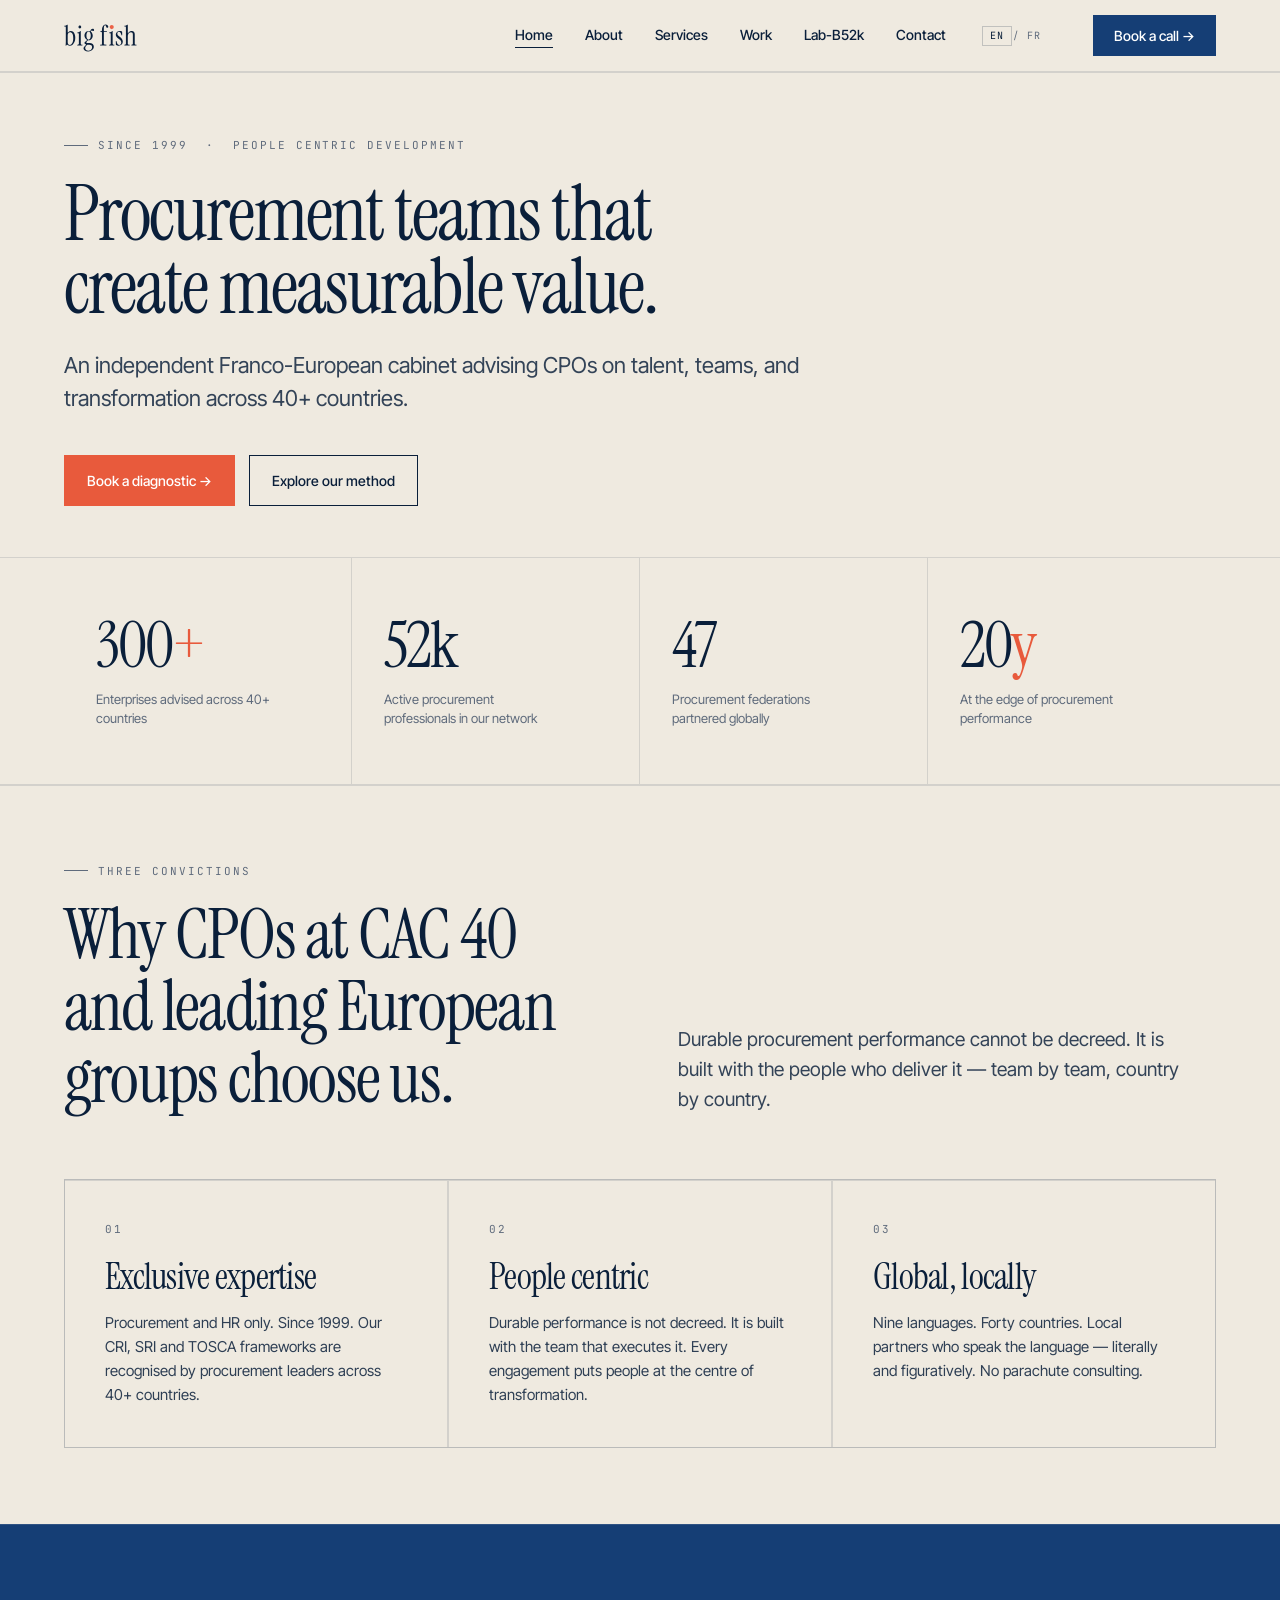
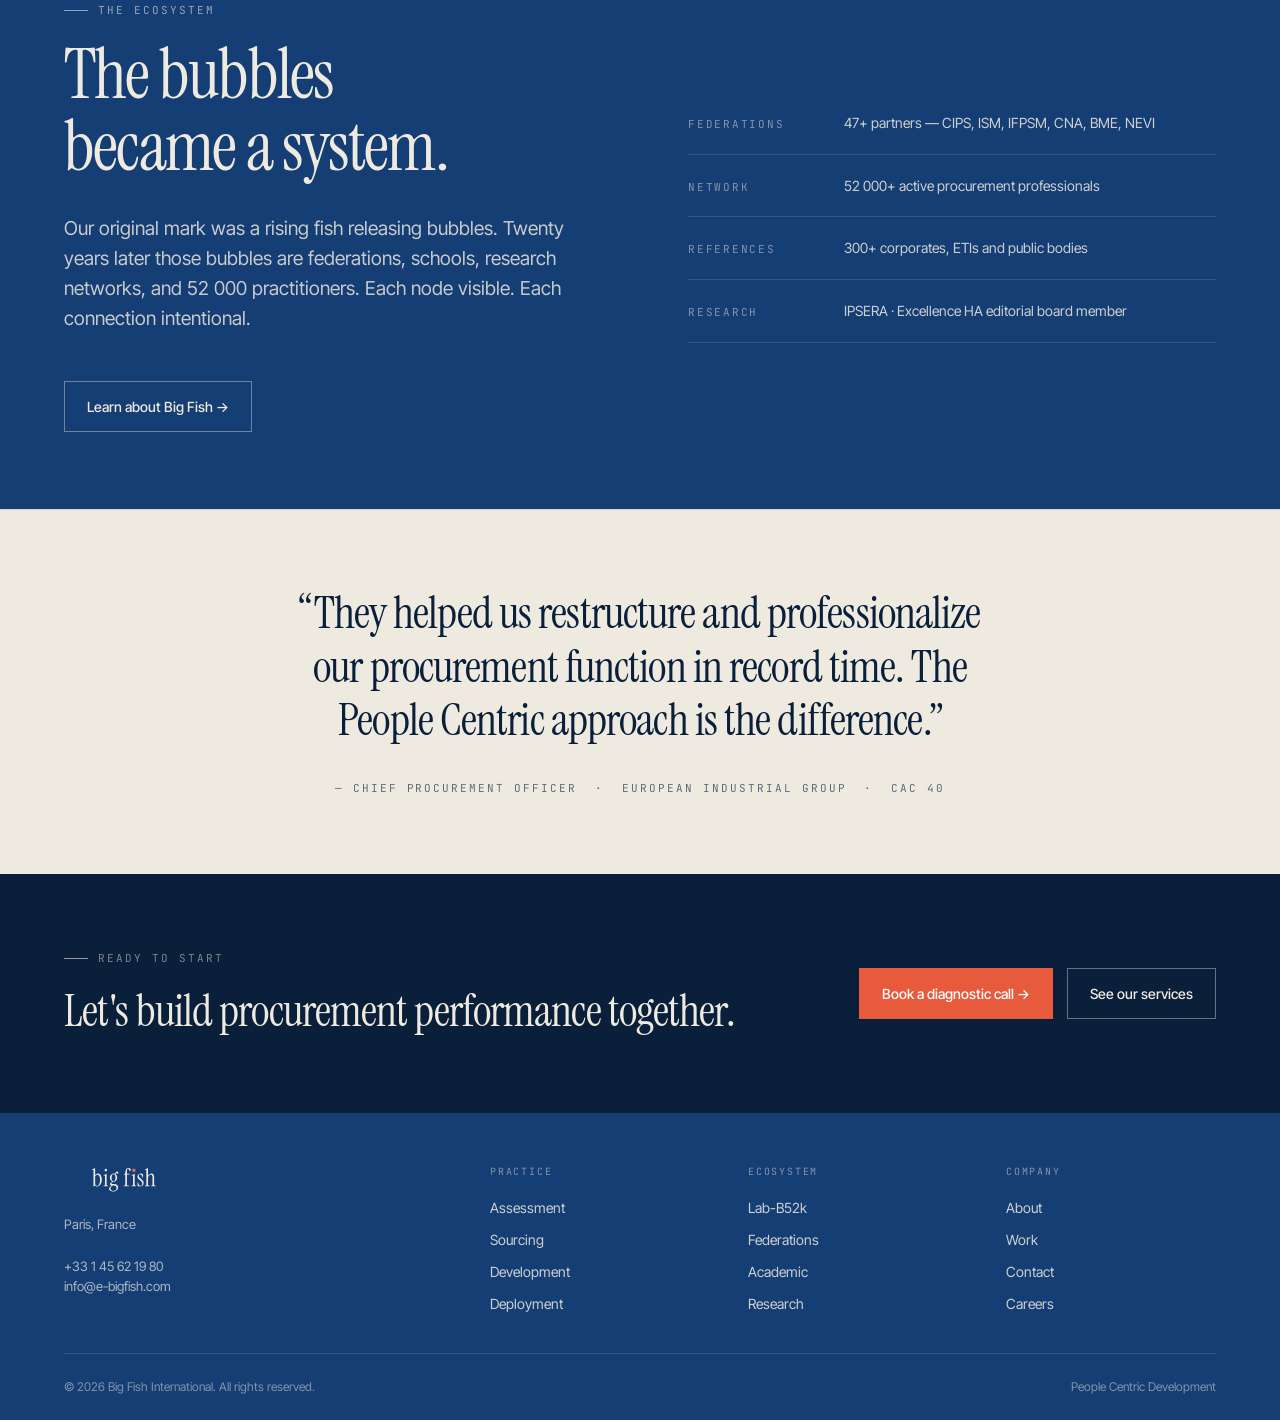
==== commit c8ad30f2: "Add files via upload" ====
--- a/index.html
+++ b/index.html
@@ -3,10 +3,10 @@
 <head>
   <meta charset="UTF-8"/>
   <meta name="viewport" content="width=device-width, initial-scale=1.0"/>
-  <meta name="description" content="Big Fish International — People Centric procurement and HR development. Advising CPOs at CAC 40 and Fortune 500 since 1999."/>
-  <title>Big Fish International — People Centric Development</title>
+  <meta name="description" content="Big Fish International — People Centric procurement and HR development. Advising CPOs at CAC 40 and leading European groups since 1999."/>
+  <title>Big Fish International | Procurement Advisory</title>
   <link rel="icon" type="image/svg+xml" href="assets/favicon.svg"/>
-  <link rel="stylesheet" href="styles.css?v=10"/>
+  <link rel="stylesheet" href="styles.css?v=16"/>
 </head>
 <body>
 
@@ -16,13 +16,19 @@
     <a class="nav__logo" href="index.html" aria-label="Big Fish International — Home">
       <img src="assets/logo.svg" alt="Big Fish" width="130" height="56"/>
     </a>
-    <div class="nav__links">
-      <a href="index.html">Home</a>
-      <a href="about.html">About</a>
-      <a href="services.html">Services</a>
-      <a href="work.html">Work</a>
-      <a href="contact.html">Contact</a>
-      <a href="contact.html" class="btn btn--nav-cta">Book a call →</a>
+            <div class="nav__links">
+      <a href="index.html" class="active"><span class="lang-en">Home</span><span class="lang-fr">Accueil</span></a>
+      <a href="about.html"><span class="lang-en">About</span><span class="lang-fr">À propos</span></a>
+      <a href="services.html"><span class="lang-en">Services</span><span class="lang-fr">Services</span></a>
+      <a href="work.html"><span class="lang-en">Work</span><span class="lang-fr">Références</span></a>
+      <a href="lab.html"><span class="lang-en">Lab-B52k</span><span class="lang-fr">Lab-B52k</span></a>
+      <a href="contact.html"><span class="lang-en">Contact</span><span class="lang-fr">Contact</span></a>
+      <div class="lang-toggle">
+        <button class="lang-btn active" data-lang="en" onclick="setLang('en')">EN</button>
+        <span style="color:var(--mute);font-size:11px">/</span>
+        <button class="lang-btn" data-lang="fr" onclick="setLang('fr')">FR</button>
+      </div>
+      <a href="contact.html" class="btn btn--nav-cta"><span class="lang-en">Book a call →</span><span class="lang-fr">Prendre RDV →</span></a>
     </div>
     <button class="nav__burger" aria-label="Toggle menu" aria-expanded="false">
       <span></span><span></span><span></span>
@@ -30,22 +36,25 @@
   </div>
 </nav>
 <nav class="nav__mobile" aria-label="Mobile menu">
-  <a href="about.html">About</a>
+  <a href="index.html"><span class="lang-en">Home</span><span class="lang-fr">Accueil</span></a>
+  <a href="about.html"><span class="lang-en">About</span><span class="lang-fr">À propos</span></a>
   <a href="services.html">Services</a>
-  <a href="work.html">Work</a>
+  <a href="work.html"><span class="lang-en">Work</span><span class="lang-fr">Références</span></a>
+  <a href="lab.html">Lab-B52k</a>
   <a href="contact.html">Contact</a>
-  <a href="contact.html" class="btn btn--filled">Book a call →</a>
+  <a href="contact.html" class="btn btn--filled"><span class="lang-en">Book a call →</span><span class="lang-fr">Prendre RDV →</span></a>
 </nav>
 
 <!-- HERO -->
 <section class="page-hero">
   <div class="container">
-    <div class="page-hero__eyebrow eyebrow">Since 1999 &nbsp;·&nbsp; People Centric Development</div>
-    <h1 class="display-1">Procurement teams that create measurable value.</h1>
-    <p class="page-hero__sub">An independent Franco-European cabinet advising CPOs on talent, teams, and transformation across 40+ countries and nine languages.</p>
+    <div class="page-hero__eyebrow eyebrow"><span class="lang-en">Since 1999 &nbsp;·&nbsp; People Centric Development</span><span class="lang-fr">Depuis 1999 &nbsp;·&nbsp; Développement centré sur l'humain</span></div>
+    <h1 class="display-1"><span class="lang-en">Procurement teams that create measurable value.</span><span class="lang-fr">Des équipes achats qui créent de la valeur mesurable.</span></h1>
+    <p class="page-hero__sub lang-en">An independent Franco-European cabinet advising CPOs on talent, teams, and transformation across 40+ countries.</p>
+    <p class="page-hero__sub lang-fr">Un cabinet franco-européen indépendant conseillant les CPOs sur les talents, les équipes et la transformation dans plus de 40 pays.</p>
     <div class="hero__ctas">
-      <a href="contact.html" class="btn btn--filled">Book a diagnostic →</a>
-      <a href="services.html" class="btn">Explore our method</a>
+      <a href="contact.html" class="btn btn--filled"><span class="lang-en">Book a diagnostic →</span><span class="lang-fr">Prendre RDV →</span></a>
+      <a href="services.html" class="btn"><span class="lang-en">Explore our method</span><span class="lang-fr">Notre méthode</span></a>
     </div>
   </div>
 </section>
@@ -56,19 +65,19 @@
     <div class="stats__grid">
       <div class="stats__item">
         <div class="stats__num">300<span class="accent-dot">+</span></div>
-        <div class="stats__label">Enterprises advised across 40+ countries</div>
+        <div class="stats__label"><span class="lang-en">Enterprises advised across 40+ countries</span><span class="lang-fr">Entreprises conseillées dans plus de 40 pays</span></div>
       </div>
       <div class="stats__item">
         <div class="stats__num">52k</div>
-        <div class="stats__label">Active procurement professionals in our network</div>
+        <div class="stats__label"><span class="lang-en">Active procurement professionals in our network</span><span class="lang-fr">Professionnels achats actifs dans notre réseau</span></div>
       </div>
       <div class="stats__item">
         <div class="stats__num">47</div>
-        <div class="stats__label">Procurement federations partnered globally</div>
+        <div class="stats__label"><span class="lang-en">Procurement federations partnered globally</span><span class="lang-fr">Fédérations achats partenaires dans le monde</span></div>
       </div>
       <div class="stats__item">
         <div class="stats__num">20<span class="accent-dot">y</span></div>
-        <div class="stats__label">At the edge of procurement performance</div>
+        <div class="stats__label"><span class="lang-en">At the edge of procurement performance</span><span class="lang-fr">À la pointe de la performance achats</span></div>
       </div>
     </div>
   </div>
@@ -79,28 +88,30 @@
   <div class="container">
     <div class="convictions__intro">
       <div>
-        <div class="eyebrow">Three convictions</div>
-        <h2 class="display-2">Why CPOs at CAC 40 and Fortune 500 choose us.</h2>
-      </div>
-      <p class="body-lg" style="opacity:.82;align-self:end;">
-        Durable procurement performance cannot be decreed. It is built with the people who deliver it — team by team, country by country.
-      </p>
+        <div class="eyebrow"><span class="lang-en">Three convictions</span><span class="lang-fr">Trois convictions</span></div>
+        <h2 class="display-2"><span class="lang-en">Why CPOs at CAC 40 and leading European groups choose us.</span><span class="lang-fr">Pourquoi les CPO du CAC 40 et des grands groupes européens nous choisissent.</span></h2>
+      </div>
+      <p class="body-lg lang-en" style="opacity:.82;align-self:end;">Durable procurement performance cannot be decreed. It is built with the people who deliver it — team by team, country by country.</p>
+      <p class="body-lg lang-fr" style="opacity:.82;align-self:end;">La performance achats durable ne se décrète pas. Elle se construit avec les personnes qui la délivrent — équipe par équipe, pays par pays.</p>
     </div>
     <div class="grid-3">
       <div class="grid-cell card">
         <div class="card__num">01</div>
-        <div class="card__title">Exclusive expertise</div>
-        <p class="card__body">Procurement and HR only. Since 1999. Our CRI, SRI and TOSCA frameworks are recognised by procurement leaders across 40+ countries.</p>
+        <div class="card__title"><span class="lang-en">Exclusive expertise</span><span class="lang-fr">Expertise exclusive</span></div>
+        <p class="card__body lang-en">Procurement and HR only. Since 1999. Our CRI, SRI and TOSCA frameworks are recognised by procurement leaders across 40+ countries.</p>
+        <p class="card__body lang-fr">Achats et RH uniquement. Depuis 1999. Nos frameworks CRI, SRI et TOSCA sont reconnus par les dirigeants achats dans plus de 40 pays.</p>
       </div>
       <div class="grid-cell card">
         <div class="card__num">02</div>
-        <div class="card__title">People centric</div>
-        <p class="card__body">Durable performance is not decreed. It is built with the team that executes it. Every engagement puts people at the centre of transformation.</p>
+        <div class="card__title"><span class="lang-en">People centric</span><span class="lang-fr">Centré sur l'humain</span></div>
+        <p class="card__body lang-en">Durable performance is not decreed. It is built with the team that executes it. Every engagement puts people at the centre of transformation.</p>
+        <p class="card__body lang-fr">La performance durable ne se décrète pas. Elle se construit avec l'équipe qui l'incarne. Chaque mission place les femmes et les hommes au cœur de la transformation.</p>
       </div>
       <div class="grid-cell card">
         <div class="card__num">03</div>
-        <div class="card__title">Global, locally</div>
-        <p class="card__body">Nine languages. Forty countries. Local partners who speak the language — literally and figuratively. No parachute consulting.</p>
+        <div class="card__title"><span class="lang-en">Global, locally</span><span class="lang-fr">Global, localement</span></div>
+        <p class="card__body lang-en">Nine languages. Forty countries. Local partners who speak the language — literally and figuratively. No parachute consulting.</p>
+        <p class="card__body lang-fr">Neuf langues. Quarante pays. Des partenaires locaux qui parlent la langue — au sens propre comme au sens figuré. Zéro consulting parachute.</p>
       </div>
     </div>
   </div>
@@ -109,33 +120,32 @@
 <!-- ECOSYSTEM -->
 <section class="section section--dark">
   <div class="container">
-    <div class="grid-2" style="align-items:start;gap:clamp(40px,8vw,96px)">
-      <div>
-        <div class="eyebrow">The ecosystem</div>
-        <h2 class="display-2">The bubbles became a system.</h2>
-        <p class="body-lg mt-32 max-56" style="opacity:.82">
-          Our original mark was a rising fish releasing bubbles. Twenty years later those bubbles are federations, schools, research networks, and 52 000 practitioners. Each node visible. Each connection intentional.
-        </p>
+    <div class="grid-2" style="align-items:center;gap:clamp(40px,8vw,96px)">
+      <div>
+        <div class="eyebrow"><span class="lang-en">The ecosystem</span><span class="lang-fr">L'écosystème</span></div>
+        <h2 class="display-2"><span class="lang-en">The bubbles became a system.</span><span class="lang-fr">Les bulles sont devenues un système.</span></h2>
+        <p class="body-lg mt-32 max-56 lang-en" style="opacity:.82">Our original mark was a rising fish releasing bubbles. Twenty years later those bubbles are federations, schools, research networks, and 52 000 practitioners. Each node visible. Each connection intentional.</p>
+        <p class="body-lg mt-32 max-56 lang-fr" style="opacity:.82">Notre logo original représentait un poisson libérant des bulles. Vingt ans plus tard, ces bulles sont des fédérations, des écoles, des réseaux de recherche et 52 000 praticiens. Chaque nœud visible. Chaque connexion intentionnelle.</p>
         <div class="mt-48">
-          <a href="about.html" class="btn btn--outline-light">Learn about Big Fish →</a>
+          <a href="about.html" class="btn btn--outline-light"><span class="lang-en">Learn about Big Fish →</span><span class="lang-fr">Découvrir Big Fish →</span></a>
         </div>
       </div>
       <div>
         <div class="contact-info__item" style="padding:20px 0;border-bottom:1px solid rgba(239,234,224,.14);display:grid;grid-template-columns:140px 1fr;gap:16px;align-items:baseline">
-          <span class="mono" style="color:rgba(239,234,224,.5)">Federations</span>
-          <span class="body-sm" style="color:rgba(239,234,224,.85)">47+ partners — CIPS, ISM, IFPSM, CNA, BME, NEVI</span>
+          <span class="mono" style="color:rgba(239,234,224,.5)"><span class="lang-en">Federations</span><span class="lang-fr">Fédérations</span></span>
+          <span class="body-sm" style="color:rgba(239,234,224,.85)"><span class="lang-en">47+ partners — CIPS, ISM, IFPSM, CNA, BME, NEVI</span><span class="lang-fr">47+ partenaires — CIPS, ISM, IFPSM, CNA, BME, NEVI</span></span>
         </div>
         <div class="contact-info__item" style="padding:20px 0;border-bottom:1px solid rgba(239,234,224,.14);display:grid;grid-template-columns:140px 1fr;gap:16px;align-items:baseline">
-          <span class="mono" style="color:rgba(239,234,224,.5)">Network</span>
-          <span class="body-sm" style="color:rgba(239,234,224,.85)">52 000+ active procurement professionals</span>
+          <span class="mono" style="color:rgba(239,234,224,.5)"><span class="lang-en">Network</span><span class="lang-fr">Réseau</span></span>
+          <span class="body-sm" style="color:rgba(239,234,224,.85)"><span class="lang-en">52 000+ active procurement professionals</span><span class="lang-fr">52 000+ professionnels achats actifs</span></span>
         </div>
         <div class="contact-info__item" style="padding:20px 0;border-bottom:1px solid rgba(239,234,224,.14);display:grid;grid-template-columns:140px 1fr;gap:16px;align-items:baseline">
-          <span class="mono" style="color:rgba(239,234,224,.5)">References</span>
-          <span class="body-sm" style="color:rgba(239,234,224,.85)">300+ corporates, ETIs and public bodies</span>
+          <span class="mono" style="color:rgba(239,234,224,.5)"><span class="lang-en">References</span><span class="lang-fr">Références</span></span>
+          <span class="body-sm" style="color:rgba(239,234,224,.85)"><span class="lang-en">300+ corporates, ETIs and public bodies</span><span class="lang-fr">300+ grandes entreprises, ETI et organismes publics</span></span>
         </div>
         <div class="contact-info__item" style="padding:20px 0;display:grid;grid-template-columns:140px 1fr;gap:16px;align-items:baseline">
-          <span class="mono" style="color:rgba(239,234,224,.5)">Research</span>
-          <span class="body-sm" style="color:rgba(239,234,224,.85)">IPSERA · Excellence HA editorial board member</span>
+          <span class="mono" style="color:rgba(239,234,224,.5)"><span class="lang-en">Research</span><span class="lang-fr">Recherche</span></span>
+          <span class="body-sm" style="color:rgba(239,234,224,.85)"><span class="lang-en">IPSERA · Excellence HA editorial board member</span><span class="lang-fr">IPSERA · Membre du comité éditorial Excellence HA</span></span>
         </div>
       </div>
     </div>
@@ -146,8 +156,9 @@
 <section class="section">
   <div class="container">
     <div class="quote__wrap">
-      <p class="quote__text">They helped us restructure and professionalize our procurement function in record time. The People Centric approach is the difference.</p>
-      <div class="quote__attr">— Chief Procurement Officer &nbsp;·&nbsp; European Industrial Group &nbsp;·&nbsp; CAC 40</div>
+      <p class="quote__text lang-en">They helped us restructure and professionalize our procurement function in record time. The People Centric approach is the difference.</p>
+      <p class="quote__text lang-fr">Ils nous ont aidés à restructurer et professionnaliser notre direction achats en un temps record. L'approche People Centric fait toute la différence.</p>
+      <div class="quote__attr"><span class="lang-en">— Chief Procurement Officer &nbsp;·&nbsp; European Industrial Group &nbsp;·&nbsp; CAC 40</span><span class="lang-fr">— Directeur des Achats &nbsp;·&nbsp; Groupe industriel européen &nbsp;·&nbsp; CAC 40</span></div>
     </div>
   </div>
 </section>
@@ -156,12 +167,12 @@
 <section class="section section--ink" style="border-top:none">
   <div class="container cta-band" style="padding-top:0;padding-bottom:0">
     <div>
-      <div class="eyebrow" style="color:rgba(239,234,224,.5)">Ready to start</div>
-      <h2 class="display-3" style="color:var(--surface)">Let's build procurement performance together.</h2>
+      <div class="eyebrow" style="color:rgba(239,234,224,.5)"><span class="lang-en">Ready to start</span><span class="lang-fr">Prêt à démarrer</span></div>
+      <h2 class="display-3" style="color:var(--surface)"><span class="lang-en">Let's build procurement performance together.</span><span class="lang-fr">Construisons ensemble la performance achats.</span></h2>
     </div>
     <div class="cta-band__btns">
-      <a href="contact.html" class="btn btn--filled">Book a diagnostic call →</a>
-      <a href="services.html" class="btn btn--outline-light">See our services</a>
+      <a href="contact.html" class="btn btn--filled"><span class="lang-en">Book a diagnostic call →</span><span class="lang-fr">Prendre RDV →</span></a>
+      <a href="services.html" class="btn btn--outline-light"><span class="lang-en">See our services</span><span class="lang-fr">Voir nos services</span></a>
     </div>
   </div>
 </section>
@@ -171,46 +182,49 @@
   <div class="container">
     <div class="footer__top">
       <div>
-        <div class="footer__logo" style="text-align:left;margin-left:0">
-          <a href="index.html" style="display:inline-block"><img style="margin:0;display:block" src="assets/logo-sand.svg" alt="Big Fish" width="120" height="52"/></a>
-        </div>
+        <div class="footer__logo"><a href="index.html"><img src="assets/logo-sand.svg" alt="Big Fish" width="120" height="52"/></a></div>
         <p class="footer__desc">Paris, France<br/><br/>+33 1 45 62 19 80<br/>info@e-bigfish.com</p>
       </div>
       <div>
-        <div class="footer__heading">Practice</div>
+        <div class="footer__heading"><span class="lang-en">Practice</span><span class="lang-fr">Services</span></div>
         <ul class="footer__links">
-          <li><a href="services.html">Assessment</a></li>
-          <li><a href="services.html">Sourcing</a></li>
-          <li><a href="services.html">Development</a></li>
-          <li><a href="services.html">Deployment</a></li>
+          <li><a href="services.html"><span class="lang-en">Assessment</span><span class="lang-fr">Évaluation</span></a></li>
+          <li><a href="services.html"><span class="lang-en">Sourcing</span><span class="lang-fr">Sourcing</span></a></li>
+          <li><a href="services.html"><span class="lang-en">Development</span><span class="lang-fr">Développement</span></a></li>
+          <li><a href="services.html"><span class="lang-en">Deployment</span><span class="lang-fr">Déploiement</span></a></li>
         </ul>
       </div>
       <div>
-        <div class="footer__heading">Ecosystem</div>
+        <div class="footer__heading"><span class="lang-en">Ecosystem</span><span class="lang-fr">Écosystème</span></div>
         <ul class="footer__links">
-          <li><a href="about.html">Lab-B52k</a></li>
-          <li><a href="about.html">Federations</a></li>
-          <li><a href="about.html">Academic</a></li>
-          <li><a href="about.html">Research</a></li>
+          <li><a href="lab.html"><span class="lang-en">Lab-B52k</span><span class="lang-fr">Lab-B52k</span></a></li>
+          <li><a href="about.html"><span class="lang-en">Federations</span><span class="lang-fr">Fédérations</span></a></li>
+          <li><a href="about.html"><span class="lang-en">Academic</span><span class="lang-fr">Académique</span></a></li>
+          <li><a href="about.html"><span class="lang-en">Research</span><span class="lang-fr">Recherche</span></a></li>
         </ul>
       </div>
       <div>
-        <div class="footer__heading">Company</div>
+        <div class="footer__heading"><span class="lang-en">Company</span><span class="lang-fr">Entreprise</span></div>
         <ul class="footer__links">
-          <li><a href="about.html">About</a></li>
-          <li><a href="work.html">Work</a></li>
-          <li><a href="contact.html">Contact</a></li>
-          <li><a href="contact.html">Careers</a></li>
+          <li><a href="about.html"><span class="lang-en">About</span><span class="lang-fr">À propos</span></a></li>
+          <li><a href="work.html"><span class="lang-en">Work</span><span class="lang-fr">Références</span></a></li>
+          <li><a href="contact.html"><span class="lang-en">Contact</span><span class="lang-fr">Contact</span></a></li>
+          <li><a href="contact.html"><span class="lang-en">Careers</span><span class="lang-fr">Carrières</span></a></li>
         </ul>
       </div>
     </div>
     <div class="footer__bottom">
-      <span>© 2026 Big Fish International. All rights reserved.</span>
-      <span>People Centric Development</span>
+      <span><span class="lang-en">© 2026 Big Fish International. All rights reserved.</span><span class="lang-fr">© 2026 Big Fish International. Tous droits réservés.</span></span>
+      <span><span class="lang-en">People Centric Development</span><span class="lang-fr">Développement centré sur l'humain</span></span>
     </div>
   </div>
 </footer>
 
 <script src="script.js"></script>
+
+<script>
+function setLang(l){document.documentElement.setAttribute('data-lang',l);document.querySelectorAll('.lang-btn').forEach(function(b){b.classList.toggle('active',b.getAttribute('data-lang')===l)});localStorage.setItem('bf-lang',l)}
+(function(){var s=localStorage.getItem('bf-lang')||'en';setLang(s)})();
+</script>
 </body>
 </html>
--- a/styles.css
+++ b/styles.css
@@ -459,7 +459,7 @@
   padding: clamp(36px, 4vw, 56px) 0 clamp(28px, 3vw, 40px);
   border-bottom: 1px solid rgba(239,234,224,.12);
 }
-.footer__logo { margin-bottom: 16px; display: flex; justify-content: flex-start; }
+.footer__logo { margin-bottom: 16px; text-align: left; }
 .footer__logo a { display: inline-block; }
 .footer__logo img { height: 28px; display: block; margin: 0; }
 .footer__desc {
@@ -735,3 +735,134 @@
 .text-center { text-align: center; }
 .max-56 { max-width: 56ch; }
 .max-72 { max-width: 72ch; }
+
+/* === 26. LANGUAGE SWITCHING ================================ */
+.lang-fr { display: none; }
+[data-lang="fr"] .lang-en { display: none; }
+[data-lang="fr"] .lang-fr { display: revert; }
+[data-lang="fr"] span.lang-fr,
+[data-lang="fr"] a.lang-fr { display: inline; }
+[data-lang="fr"] li.lang-fr { display: list-item; }
+.lang-toggle {
+  display: flex;
+  align-items: center;
+  gap: 2px;
+  margin: 0 4px;
+}
+.lang-btn {
+  font-family: var(--font-mono);
+  font-size: 10px;
+  letter-spacing: .1em;
+  text-transform: uppercase;
+  color: var(--mute);
+  padding: 4px 7px;
+  cursor: pointer;
+  background: none;
+  border: 1px solid transparent;
+  transition: color .2s, border-color .2s;
+  line-height: 1;
+}
+.lang-btn.active { color: var(--ink); border-color: var(--line-med); }
+.lang-btn:hover { color: var(--ink); }
+
+/* === 23. HERO BUBBLES ====================================== */
+@keyframes bubble-rise {
+  0%   { transform: translateY(0) scale(1); opacity: 0; }
+  8%   { opacity: 1; }
+  88%  { opacity: .35; }
+  100% { transform: translateY(-700px) scale(.3); opacity: 0; }
+}
+.hero-bubbles {
+  position: absolute;
+  right: 0;
+  top: 0;
+  width: 46%;
+  height: 100%;
+  pointer-events: none;
+  overflow: hidden;
+}
+.hero-bubbles__b {
+  position: absolute;
+  border-radius: 50%;
+  background: var(--accent);
+  animation: bubble-rise ease-in infinite;
+}
+
+/* === 24. HORIZONTAL TIMELINE =============================== */
+.timeline-h {
+  position: relative;
+  display: grid;
+  grid-template-columns: repeat(6,1fr);
+  margin-top: 48px;
+}
+.timeline-h__track {
+  position: absolute;
+  top: 9px;
+  left: 9px;
+  right: 0;
+  height: 1px;
+  background: var(--line);
+}
+.timeline-h__item {
+  position: relative;
+  padding-top: 32px;
+  padding-right: 12px;
+  cursor: pointer;
+}
+.timeline-h__dot {
+  position: absolute;
+  top: 0; left: 0;
+  width: 18px; height: 18px;
+  border-radius: 50%;
+  background: var(--surface);
+  border: 2px solid var(--line-med);
+  transition: background .25s, border-color .25s, transform .2s;
+  z-index: 1;
+}
+.timeline-h__item:hover .timeline-h__dot,
+.timeline-h__item.tl-active .timeline-h__dot {
+  background: var(--accent);
+  border-color: var(--accent);
+  transform: scale(1.25);
+}
+.timeline-h__year {
+  font-family: var(--font-display);
+  font-size: 20px;
+  letter-spacing: -.02em;
+  color: var(--mute);
+  transition: color .2s;
+}
+.timeline-h__item.tl-active .timeline-h__year { color: var(--ink); }
+.timeline-h__content {
+  font-size: 13px;
+  line-height: 1.55;
+  max-height: 0;
+  overflow: hidden;
+  opacity: 0;
+  transition: max-height .35s ease, opacity .25s;
+  padding-right: 8px;
+  margin-top: 6px;
+}
+.timeline-h__content strong { display: block; font-weight: 600; margin-bottom: 3px; }
+.timeline-h__item.tl-active .timeline-h__content { max-height: 180px; opacity: 1; }
+@media (max-width: 768px) {
+  .timeline-h { grid-template-columns: repeat(3,1fr); row-gap: 8px; }
+  .timeline-h__track { display: none; }
+}
+
+/* === 25. LAB PAGE ========================================== */
+.lab-grid { display: grid; grid-template-columns: 1fr 1fr; gap: 2px; background: var(--line); border: 1px solid var(--line); }
+.lab-card { background: var(--surface); padding: clamp(28px,4vw,48px); display: flex; flex-direction: column; }
+.lab-card__tag { font-family: var(--font-mono); font-size: 10px; letter-spacing: .18em; text-transform: uppercase; color: var(--accent); margin-bottom: 14px; }
+.lab-card__title { font-family: var(--font-display); font-size: clamp(20px,2.2vw,28px); letter-spacing: -.02em; line-height: 1.1; }
+.lab-card__body { font-size: 14px; line-height: 1.65; color: var(--mute); margin-top: 12px; flex: 1; }
+.lab-card__gate { margin-top: 24px; display: flex; gap: 8px; flex-wrap: wrap; align-items: center; }
+.lab-gate-input { border: 1px solid var(--line-med); padding: 10px 14px; font-size: 13px; font-family: var(--font-text); color: var(--ink); background: transparent; outline: none; flex: 1; min-width: 160px; transition: border-color .2s; }
+.lab-gate-input:focus { border-color: var(--ink); }
+.lab-card--featured { grid-column: 1 / -1; background: var(--primary); color: var(--surface); }
+.lab-card--featured .lab-card__title { color: var(--surface); font-size: clamp(24px,3vw,40px); }
+.lab-card--featured .lab-card__body { color: rgba(239,234,224,.75); }
+.lab-card--featured .lab-gate-input { border-color: rgba(239,234,224,.3); color: var(--surface); }
+.lab-card--featured .lab-gate-input::placeholder { color: rgba(239,234,224,.4); }
+.lab-card--featured .lab-gate-input:focus { border-color: rgba(239,234,224,.7); }
+@media (max-width: 768px) { .lab-grid { grid-template-columns: 1fr; } }
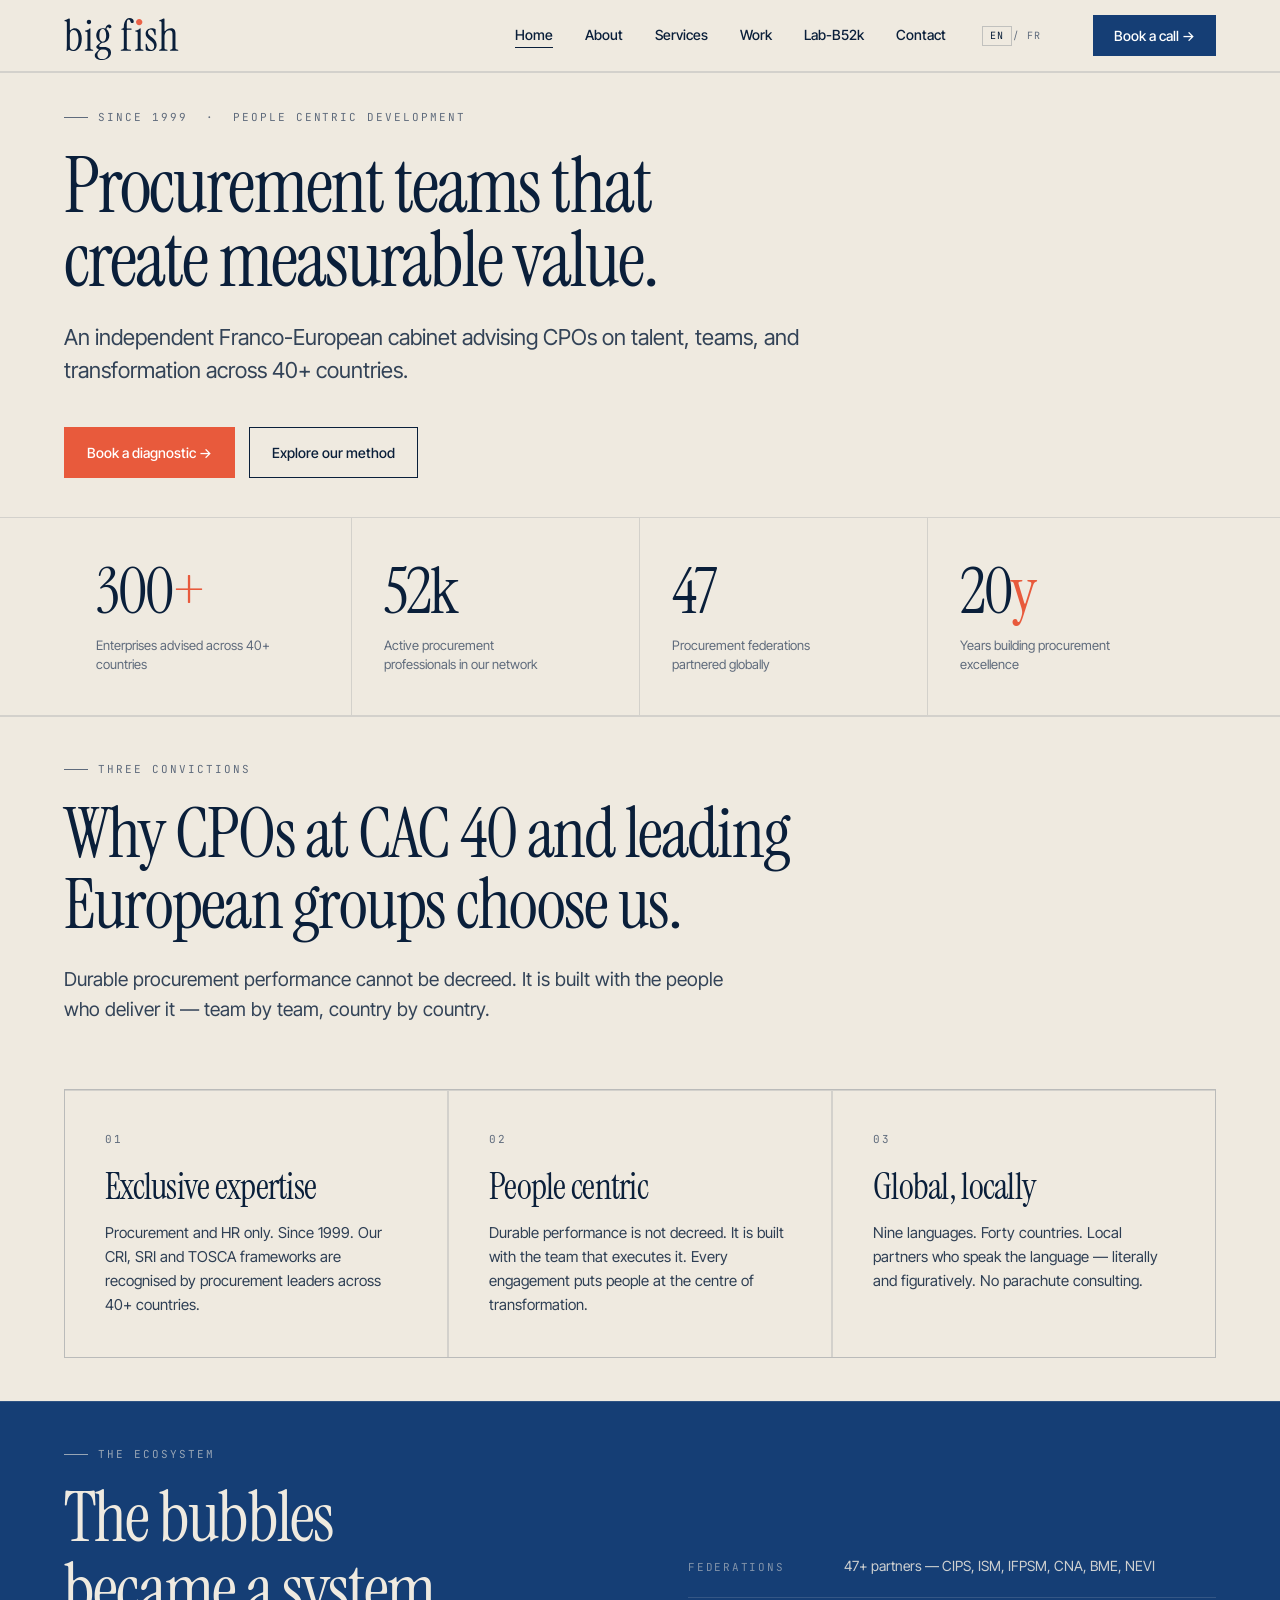
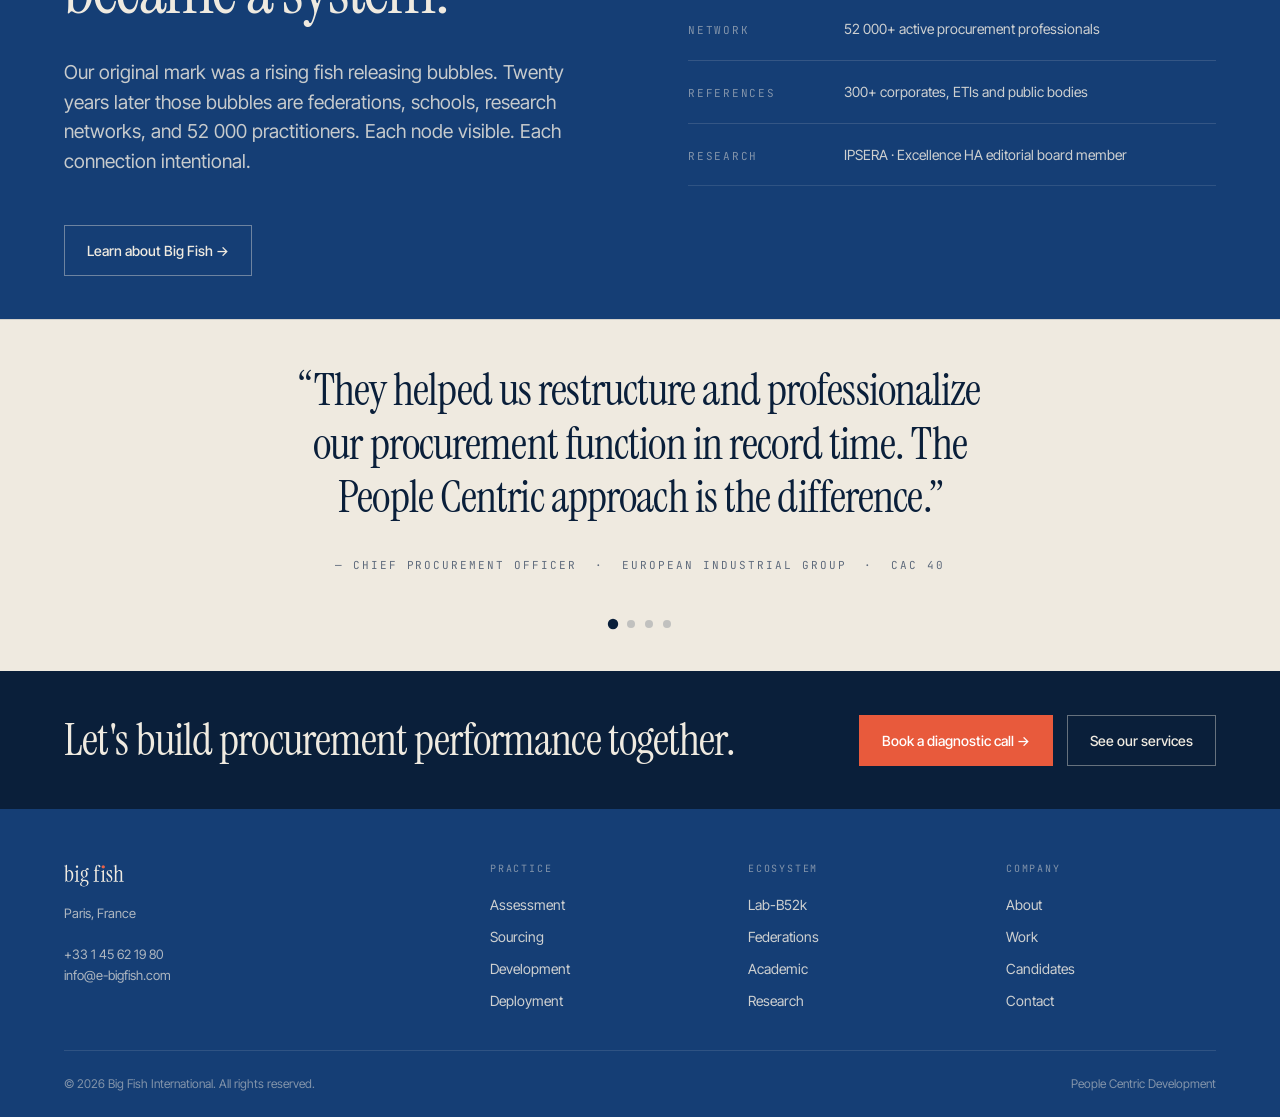
==== commit ba0746b1: "Add files via upload" ====
--- a/index.html
+++ b/index.html
@@ -6,7 +6,7 @@
   <meta name="description" content="Big Fish International — People Centric procurement and HR development. Advising CPOs at CAC 40 and leading European groups since 1999."/>
   <title>Big Fish International | Procurement Advisory</title>
   <link rel="icon" type="image/svg+xml" href="assets/favicon.svg"/>
-  <link rel="stylesheet" href="styles.css?v=16"/>
+  <link rel="stylesheet" href="styles.css?v=18"/>
 </head>
 <body>
 
@@ -77,7 +77,7 @@
       </div>
       <div class="stats__item">
         <div class="stats__num">20<span class="accent-dot">y</span></div>
-        <div class="stats__label"><span class="lang-en">At the edge of procurement performance</span><span class="lang-fr">À la pointe de la performance achats</span></div>
+        <div class="stats__label"><span class="lang-en">Years building procurement excellence</span><span class="lang-fr">À la pointe de la performance achats</span></div>
       </div>
     </div>
   </div>
@@ -86,15 +86,11 @@
 <!-- CONVICTIONS -->
 <section class="section">
   <div class="container">
-    <div class="convictions__intro">
-      <div>
-        <div class="eyebrow"><span class="lang-en">Three convictions</span><span class="lang-fr">Trois convictions</span></div>
-        <h2 class="display-2"><span class="lang-en">Why CPOs at CAC 40 and leading European groups choose us.</span><span class="lang-fr">Pourquoi les CPO du CAC 40 et des grands groupes européens nous choisissent.</span></h2>
-      </div>
-      <p class="body-lg lang-en" style="opacity:.82;align-self:end;">Durable procurement performance cannot be decreed. It is built with the people who deliver it — team by team, country by country.</p>
-      <p class="body-lg lang-fr" style="opacity:.82;align-self:end;">La performance achats durable ne se décrète pas. Elle se construit avec les personnes qui la délivrent — équipe par équipe, pays par pays.</p>
-    </div>
-    <div class="grid-3">
+    <div class="eyebrow"><span class="lang-en">Three convictions</span><span class="lang-fr">Trois convictions</span></div>
+    <h2 class="display-2"><span class="lang-en">Why CPOs at CAC 40 and leading<br/>European groups choose us.</span><span class="lang-fr">Pourquoi les CPO du CAC 40 et des grands groupes européens nous choisissent.</span></h2>
+    <p class="body-lg lang-en" style="opacity:.82;margin-top:24px;max-width:60ch">Durable procurement performance cannot be decreed. It is built with the people who deliver it — team by team, country by country.</p>
+    <p class="body-lg lang-fr" style="opacity:.82;margin-top:24px;max-width:60ch">La performance achats durable ne se décrète pas. Elle se construit avec les personnes qui la délivrent — équipe par équipe, pays par pays.</p>
+    <div class="grid-3" style="margin-top:clamp(40px,6vw,64px)">
       <div class="grid-cell card">
         <div class="card__num">01</div>
         <div class="card__title"><span class="lang-en">Exclusive expertise</span><span class="lang-fr">Expertise exclusive</span></div>
@@ -152,22 +148,61 @@
   </div>
 </section>
 
-<!-- QUOTE -->
+<!-- TESTIMONIAL CAROUSEL -->
 <section class="section">
   <div class="container">
-    <div class="quote__wrap">
-      <p class="quote__text lang-en">They helped us restructure and professionalize our procurement function in record time. The People Centric approach is the difference.</p>
-      <p class="quote__text lang-fr">Ils nous ont aidés à restructurer et professionnaliser notre direction achats en un temps record. L'approche People Centric fait toute la différence.</p>
-      <div class="quote__attr"><span class="lang-en">— Chief Procurement Officer &nbsp;·&nbsp; European Industrial Group &nbsp;·&nbsp; CAC 40</span><span class="lang-fr">— Directeur des Achats &nbsp;·&nbsp; Groupe industriel européen &nbsp;·&nbsp; CAC 40</span></div>
-    </div>
-  </div>
-</section>
+    <div class="testimonial-carousel">
+      <div class="carousel-slides">
+        <div class="carousel-slide active">
+          <p class="quote__text lang-en">They helped us restructure and professionalize our procurement function in record time. The People Centric approach is the difference.</p>
+          <p class="quote__text lang-fr">Ils nous ont aidés à restructurer et professionnaliser notre direction achats en un temps record. L'approche People Centric fait toute la différence.</p>
+          <div class="quote__attr">— Chief Procurement Officer &nbsp;·&nbsp; European Industrial Group &nbsp;·&nbsp; CAC 40</div>
+        </div>
+        <div class="carousel-slide">
+          <p class="quote__text lang-en">Big Fish identified a CPO profile we had been unable to find for 8 months. Placed in 6 weeks. Still with us three years later.</p>
+          <p class="quote__text lang-fr">Big Fish a identifié un profil de CPO que nous cherchions depuis 8 mois. Placé en 6 semaines. Toujours avec nous trois ans plus tard.</p>
+          <div class="quote__attr">— Group HR Director &nbsp;·&nbsp; Global Automotive Group &nbsp;·&nbsp; MDAX</div>
+        </div>
+        <div class="carousel-slide">
+          <p class="quote__text lang-en">The CRI assessment gave us, for the first time, an objective picture of where our procurement team actually stood. The roadmap that followed was immediately actionable.</p>
+          <p class="quote__text lang-fr">L'évaluation CRI nous a donné, pour la première fois, une vision objective de la réalité de notre équipe achats. La feuille de route qui a suivi était immédiatement actionnable.</p>
+          <div class="quote__attr">— VP Procurement &nbsp;·&nbsp; Energy &amp; Utilities &nbsp;·&nbsp; AEX</div>
+        </div>
+        <div class="carousel-slide">
+          <p class="quote__text lang-en">What sets them apart is they stay. Not a report and goodbye — they were with us through 18 months of transformation.</p>
+          <p class="quote__text lang-fr">Ce qui les distingue, c'est qu'ils restent. Pas un rapport et au revoir — ils ont été avec nous pendant 18 mois de transformation.</p>
+          <div class="quote__attr">— Chief Procurement Officer &nbsp;·&nbsp; Luxury Group &nbsp;·&nbsp; CAC 40</div>
+        </div>
+      </div>
+      <div class="carousel-dots">
+        <button class="carousel-dot active" aria-label="Testimonial 1"></button>
+        <button class="carousel-dot" aria-label="Testimonial 2"></button>
+        <button class="carousel-dot" aria-label="Testimonial 3"></button>
+        <button class="carousel-dot" aria-label="Testimonial 4"></button>
+      </div>
+    </div>
+  </div>
+</section>
+<script>
+(function(){
+  var slides=document.querySelectorAll('.carousel-slide');
+  var dots=document.querySelectorAll('.carousel-dot');
+  var cur=0,timer;
+  function goTo(n){
+    slides[cur].classList.remove('active');dots[cur].classList.remove('active');
+    cur=(n+slides.length)%slides.length;
+    slides[cur].classList.add('active');dots[cur].classList.add('active');
+    clearInterval(timer);timer=setInterval(function(){goTo(cur+1);},5000);
+  }
+  dots.forEach(function(d,i){d.addEventListener('click',function(){goTo(i);});});
+  timer=setInterval(function(){goTo(cur+1);},5000);
+})();
+</script>
 
 <!-- CTA BAND -->
 <section class="section section--ink" style="border-top:none">
   <div class="container cta-band" style="padding-top:0;padding-bottom:0">
     <div>
-      <div class="eyebrow" style="color:rgba(239,234,224,.5)"><span class="lang-en">Ready to start</span><span class="lang-fr">Prêt à démarrer</span></div>
       <h2 class="display-3" style="color:var(--surface)"><span class="lang-en">Let's build procurement performance together.</span><span class="lang-fr">Construisons ensemble la performance achats.</span></h2>
     </div>
     <div class="cta-band__btns">
@@ -208,8 +243,8 @@
         <ul class="footer__links">
           <li><a href="about.html"><span class="lang-en">About</span><span class="lang-fr">À propos</span></a></li>
           <li><a href="work.html"><span class="lang-en">Work</span><span class="lang-fr">Références</span></a></li>
+          <li><a href="candidates.html"><span class="lang-en">Candidates</span><span class="lang-fr">Candidats</span></a></li>
           <li><a href="contact.html"><span class="lang-en">Contact</span><span class="lang-fr">Contact</span></a></li>
-          <li><a href="contact.html"><span class="lang-en">Careers</span><span class="lang-fr">Carrières</span></a></li>
         </ul>
       </div>
     </div>
--- a/styles.css
+++ b/styles.css
@@ -132,7 +132,7 @@
   padding: 0 var(--pad);
 }
 .section {
-  padding: clamp(48px, 6vw, 80px) 0;
+  padding: clamp(27px, 3.4vw, 46px) 0;
   border-top: 1px solid var(--line);
 }
 .section--flush { border-top: none; }
@@ -171,7 +171,7 @@
   justify-content: space-between;
   gap: 32px;
 }
-.nav__logo img { height: 32px; width: auto; }
+.nav__logo img { height: 50px; width: auto; }
 .nav__links {
   display: flex;
   align-items: center;
@@ -324,7 +324,7 @@
 
 /* Page hero (inner pages) */
 .page-hero {
-  padding: clamp(40px, 5vw, 72px) 0 clamp(32px, 4vw, 56px);
+  padding: clamp(23px, 2.85vw, 41px) 0 clamp(24px, 3vw, 42px);
   border-top: 1px solid var(--line);
 }
 .page-hero__eyebrow { margin-bottom: 24px; }
@@ -345,7 +345,7 @@
   grid-template-columns: repeat(4,1fr);
 }
 .stats__item {
-  padding: clamp(32px, 5vw, 56px) clamp(20px, 3vw, 32px);
+  padding: clamp(24px, 3.75vw, 42px) clamp(20px, 3vw, 32px);
   border-right: 1px solid var(--line);
 }
 .stats__item:last-child { border-right: none; }
@@ -460,8 +460,8 @@
   border-bottom: 1px solid rgba(239,234,224,.12);
 }
 .footer__logo { margin-bottom: 16px; text-align: left; }
-.footer__logo a { display: inline-block; }
-.footer__logo img { height: 28px; display: block; margin: 0; }
+.footer__logo a { display: block; }
+.footer__logo img { width: 60px; height: auto; display: block; margin: 0; }
 .footer__desc {
   font-size: 13px;
   line-height: 1.6;
@@ -548,7 +548,7 @@
   align-items: start;
 }
 .contact-info__item {
-  padding: 24px 0;
+  padding: 14px 0;
   border-bottom: 1px solid var(--line);
   display: grid;
   grid-template-columns: 140px 1fr;
@@ -624,7 +624,7 @@
   margin-top: -8px;
   user-select: none;
 }
-.service-pillar__body { max-width: 60ch; }
+.service-pillar__body { }
 .service-pillar__list {
   display: flex;
   flex-direction: column;
@@ -644,6 +644,47 @@
   color: var(--accent);
   font-size: 12px;
 }
+/* === PILLAR TABS === */
+.pillar-nav {
+  display: flex;
+  align-items: center;
+  gap: 16px;
+  margin-top: clamp(20px,3vw,32px);
+}
+.pillar-nav__btn {
+  width: 36px; height: 36px;
+  border-radius: 50%;
+  border: 1px solid var(--line-med);
+  background: transparent;
+  color: var(--ink);
+  cursor: pointer;
+  display: flex; align-items: center; justify-content: center;
+  transition: border-color .2s, opacity .2s;
+  flex-shrink: 0;
+}
+.pillar-nav__btn:hover:not(:disabled) { border-color: var(--ink); }
+.pillar-nav__btn:disabled { opacity: .2; cursor: default; }
+.pillar-nav__counter {
+  font-size: 12px;
+  letter-spacing: .12em;
+  text-transform: uppercase;
+  color: var(--mute);
+}
+.pillar-panels { display: grid; }
+.pillar-panel {
+  grid-area: 1 / 1;
+  display: grid;
+  grid-template-columns: 200px 1fr;
+  gap: clamp(32px,5vw,64px);
+  align-items: start;
+  visibility: hidden;
+  pointer-events: none;
+}
+.pillar-panel.active { visibility: visible; pointer-events: auto; animation: pillar-fade-in .5s ease both; }
+.pillar-panel.leaving { visibility: visible; pointer-events: none; animation: pillar-fade-out .35s ease forwards; }
+@keyframes pillar-fade-in { from { opacity:0; } to { opacity:1; } }
+@keyframes pillar-fade-out { from { opacity:1; } to { opacity:0; } }
+
 .methodology-grid {
   display: grid;
   grid-template-columns: repeat(3,1fr);
@@ -866,3 +907,142 @@
 .lab-card--featured .lab-gate-input::placeholder { color: rgba(239,234,224,.4); }
 .lab-card--featured .lab-gate-input:focus { border-color: rgba(239,234,224,.7); }
 @media (max-width: 768px) { .lab-grid { grid-template-columns: 1fr; } }
+
+/* === 26. PARTNER LOGOS ===================================== */
+.partner-logo {
+  height: 90px;
+  display: flex;
+  align-items: center;
+  justify-content: center;
+  margin-bottom: 16px;
+}
+.partner-logo img {
+  max-height: 48px;
+  max-width: 100%;
+  object-fit: contain;
+  mix-blend-mode: multiply;
+}
+
+/* === 27. TESTIMONIAL CAROUSEL ============================== */
+.testimonial-carousel { max-width: 900px; margin: 0 auto; text-align: center; }
+.carousel-slides { position: relative; min-height: 220px; }
+.carousel-slide {
+  position: absolute;
+  top: 0; left: 0; right: 0;
+  opacity: 0;
+  transition: opacity 0.65s ease;
+  pointer-events: none;
+}
+.carousel-slide.active { opacity: 1; pointer-events: auto; }
+.carousel-dots { display: flex; justify-content: center; gap: 10px; margin-top: 36px; }
+.carousel-dot {
+  width: 8px; height: 8px;
+  border-radius: 50%;
+  background: var(--line-med);
+  border: none; cursor: pointer; padding: 0;
+  transition: background .2s, transform .2s;
+}
+.carousel-dot.active { background: var(--ink); transform: scale(1.3); }
+
+/* === 28. CTA SPLIT BUTTONS ================================= */
+.cta-band__split {
+  display: grid;
+  grid-template-columns: 1fr 1fr;
+  gap: 16px;
+  margin-top: 40px;
+  max-width: 700px;
+  align-items: start;
+}
+.cta-band__split-left { display: flex; gap: 12px; flex-wrap: wrap; }
+.cta-band__split-right { display: flex; }
+@media (max-width: 640px) {
+  .cta-band__split { grid-template-columns: 1fr; }
+}
+
+/* === 29. FORMSPREE CAPTURE FORM ============================ */
+.bf-capture-form {
+  display: flex; gap: 8px; flex-wrap: wrap;
+  align-items: center; margin-top: 24px;
+}
+.bf-capture-form input[type="email"] {
+  border: 1px solid var(--line-med);
+  padding: 10px 14px; font-size: 13px;
+  font-family: var(--font-text); color: var(--ink);
+  background: transparent; outline: none;
+  flex: 1; min-width: 160px; transition: border-color .2s;
+}
+.bf-capture-form input[type="email"]:focus { border-color: var(--ink); }
+.bf-capture-form button {
+  display: inline-flex; align-items: center; gap: 6px;
+  font-family: var(--font-text); font-size: 13px; font-weight: 500;
+  padding: 10px 18px; border: 1px solid var(--ink);
+  color: var(--ink); background: transparent;
+  transition: background .2s, color .2s; white-space: nowrap; cursor: pointer;
+}
+.bf-capture-form button:hover { background: var(--ink); color: var(--surface); }
+.lab-card--featured .bf-capture-form input[type="email"] { border-color: rgba(239,234,224,.3); color: var(--surface); max-width: 220px; }
+.lab-card--featured .bf-capture-form input[type="email"]::placeholder { color: rgba(239,234,224,.4); }
+.lab-card--featured .bf-capture-form input[type="email"]:focus { border-color: rgba(239,234,224,.7); }
+.lab-card--featured .bf-capture-form button,
+.section--dark .bf-capture-form button { border-color: rgba(239,234,224,.4); color: var(--surface); }
+.lab-card--featured .bf-capture-form button:hover,
+.section--dark .bf-capture-form button:hover { background: var(--surface); color: var(--ink); }
+
+/* === 30. TEAM SCROLL ROW =================================== */
+.team-scroll {
+  display: flex; gap: 24px; overflow-x: auto;
+  padding-bottom: 8px; margin-top: 40px;
+  scrollbar-width: thin; scrollbar-color: var(--line-med) transparent;
+}
+.team-scroll::-webkit-scrollbar { height: 4px; }
+.team-scroll::-webkit-scrollbar-track { background: transparent; }
+.team-scroll::-webkit-scrollbar-thumb { background: var(--line-med); }
+.team-card {
+  flex-shrink: 0; width: 200px;
+  background: var(--surface);
+  border: 1px solid var(--line);
+  padding: 28px 20px 24px;
+  display: flex; flex-direction: column; align-items: center; text-align: center;
+}
+.section--dark .team-card { background: var(--primary); border-color: rgba(239,234,224,.14); }
+.team-card__photo {
+  width: 88px; height: 88px; border-radius: 50%;
+  object-fit: cover; margin-bottom: 16px;
+  border: 2px solid rgba(239,234,224,.2);
+}
+.team-card__name {
+  font-family: var(--font-display); font-size: 18px;
+  letter-spacing: -.01em; line-height: 1.2;
+  color: var(--surface); margin-bottom: 4px;
+}
+.team-card__role {
+  font-size: 12px; line-height: 1.4;
+  color: rgba(239,234,224,.65); margin-bottom: 10px;
+}
+.team-card__exp {
+  font-family: var(--font-mono); font-size: 10px;
+  letter-spacing: .12em; text-transform: uppercase;
+  color: rgba(239,234,224,.45); margin-bottom: 14px;
+}
+.team-card__linkedin {
+  display: inline-flex; align-items: center; justify-content: center;
+  width: 32px; height: 32px;
+  border: 1px solid rgba(239,234,224,.25);
+  color: rgba(239,234,224,.7); transition: border-color .2s, color .2s;
+}
+.team-card__linkedin:hover { border-color: var(--surface); color: var(--surface); }
+.team-nav__btn {
+  width: 36px; height: 36px;
+  border-radius: 50%;
+  border: 1px solid rgba(239,234,224,.25);
+  background: transparent;
+  color: var(--surface);
+  font-size: 16px;
+  cursor: pointer;
+  display: flex; align-items: center; justify-content: center;
+  transition: border-color .2s, background .2s;
+}
+.team-nav__btn:hover { border-color: var(--surface); background: rgba(239,234,224,.1); }
+@media (max-width: 768px) {
+  .pillar-panel { grid-template-columns: 1fr; gap: 24px; grid-area: 1 / 1; }
+}
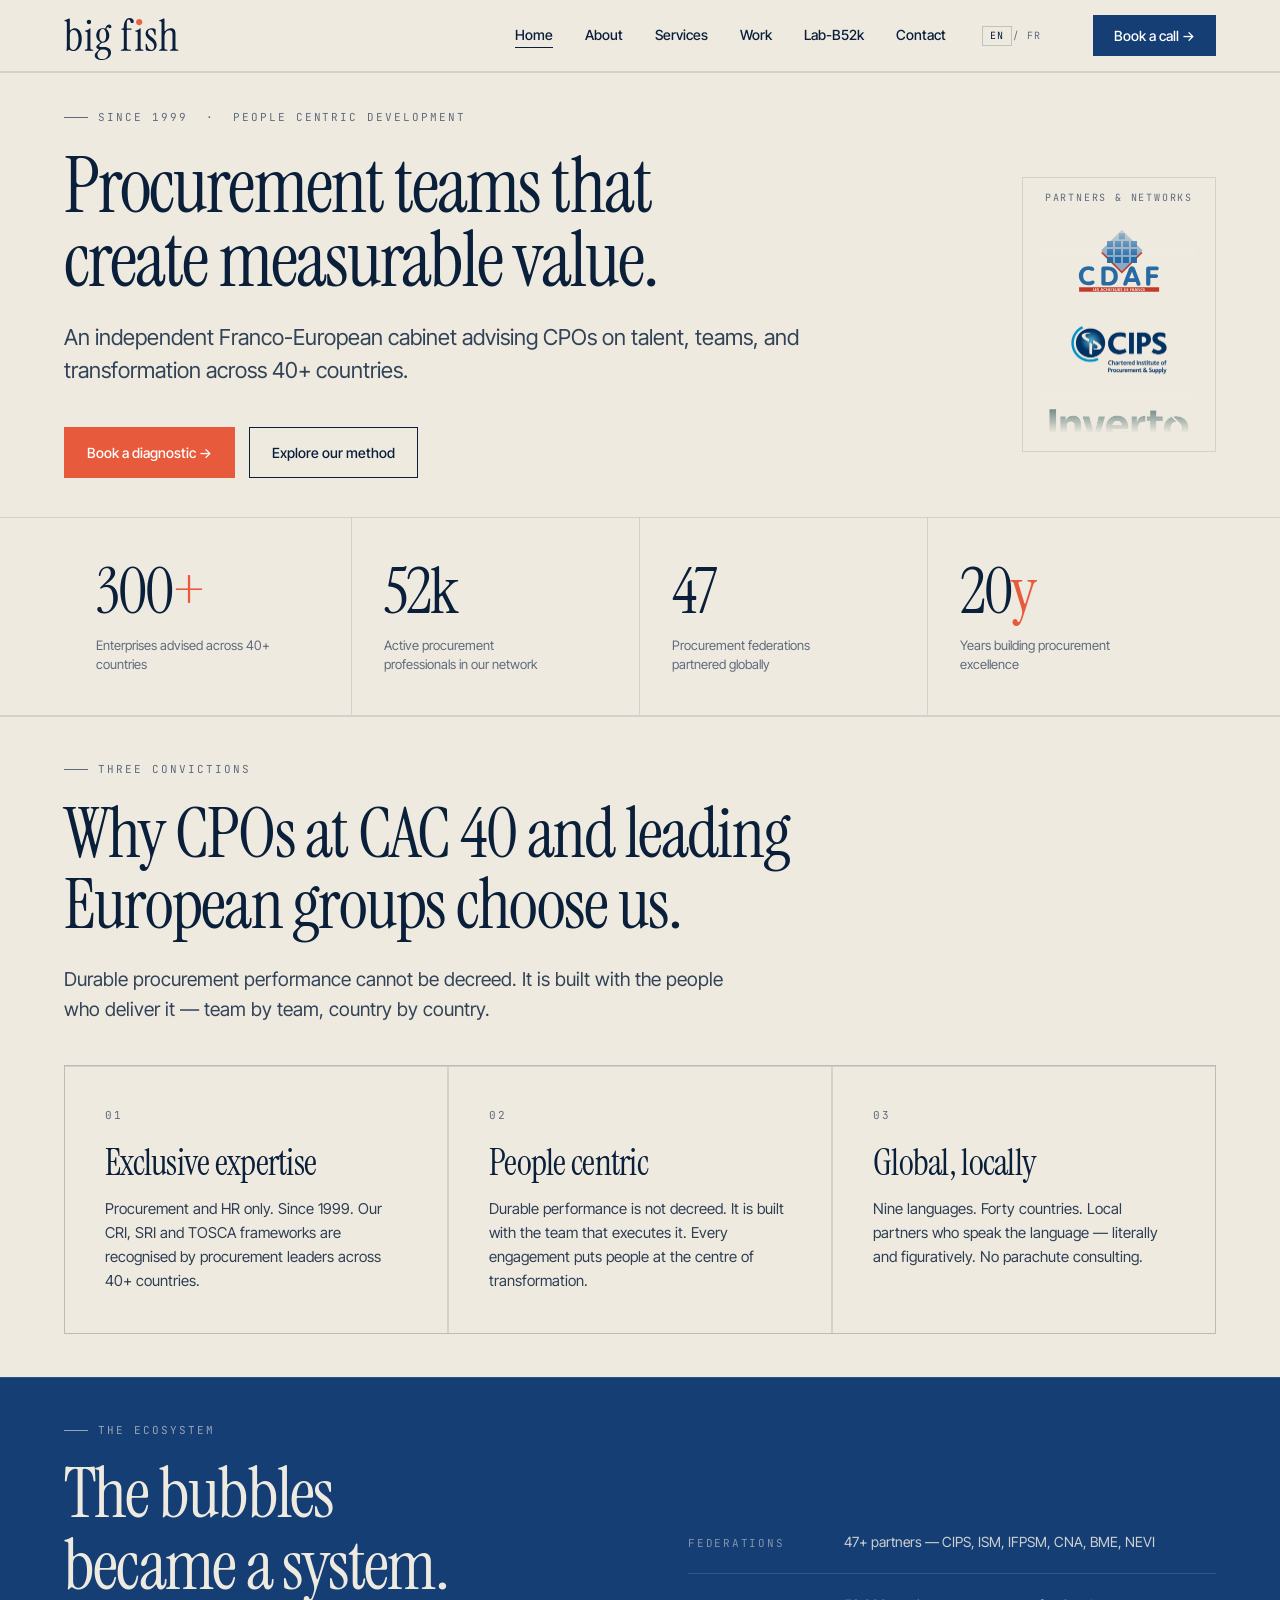
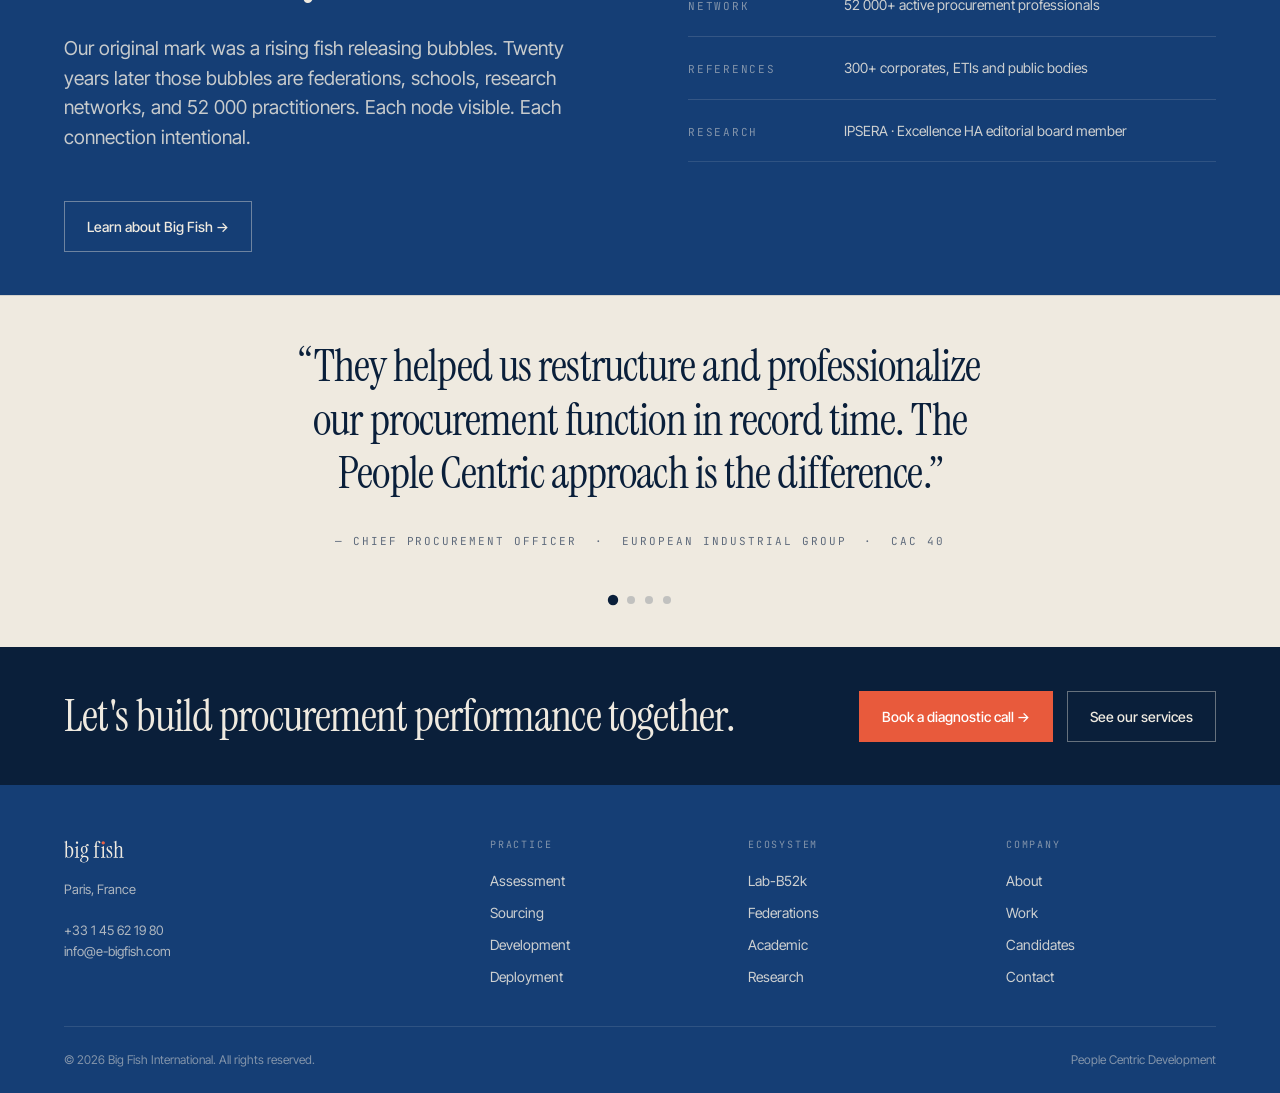
==== commit 85f1d287: "Add files via upload" ====
--- a/index.html
+++ b/index.html
@@ -6,7 +6,7 @@
   <meta name="description" content="Big Fish International — People Centric procurement and HR development. Advising CPOs at CAC 40 and leading European groups since 1999."/>
   <title>Big Fish International | Procurement Advisory</title>
   <link rel="icon" type="image/svg+xml" href="assets/favicon.svg"/>
-  <link rel="stylesheet" href="styles.css?v=18"/>
+  <link rel="stylesheet" href="styles.css?v=35"/>
 </head>
 <body>
 
@@ -48,13 +48,34 @@
 <!-- HERO -->
 <section class="page-hero">
   <div class="container">
-    <div class="page-hero__eyebrow eyebrow"><span class="lang-en">Since 1999 &nbsp;·&nbsp; People Centric Development</span><span class="lang-fr">Depuis 1999 &nbsp;·&nbsp; Développement centré sur l'humain</span></div>
-    <h1 class="display-1"><span class="lang-en">Procurement teams that create measurable value.</span><span class="lang-fr">Des équipes achats qui créent de la valeur mesurable.</span></h1>
-    <p class="page-hero__sub lang-en">An independent Franco-European cabinet advising CPOs on talent, teams, and transformation across 40+ countries.</p>
-    <p class="page-hero__sub lang-fr">Un cabinet franco-européen indépendant conseillant les CPOs sur les talents, les équipes et la transformation dans plus de 40 pays.</p>
-    <div class="hero__ctas">
-      <a href="contact.html" class="btn btn--filled"><span class="lang-en">Book a diagnostic →</span><span class="lang-fr">Prendre RDV →</span></a>
-      <a href="services.html" class="btn"><span class="lang-en">Explore our method</span><span class="lang-fr">Notre méthode</span></a>
+    <div class="hero__showcase-layout">
+      <div>
+        <div class="page-hero__eyebrow eyebrow"><span class="lang-en">Since 1999 &nbsp;·&nbsp; People Centric Development</span><span class="lang-fr">Depuis 1999 &nbsp;·&nbsp; Développement centré sur l'humain</span></div>
+        <h1 class="display-1"><span class="lang-en">Procurement teams that create measurable value.</span><span class="lang-fr">Des équipes achats qui créent de la valeur mesurable.</span></h1>
+        <p class="page-hero__sub lang-en">An independent Franco-European cabinet advising CPOs on talent, teams, and transformation across 40+ countries.</p>
+        <p class="page-hero__sub lang-fr">Un cabinet franco-européen indépendant conseillant les CPOs sur les talents, les équipes et la transformation dans plus de 40 pays.</p>
+        <div class="hero__ctas">
+          <a href="contact.html" class="btn btn--filled"><span class="lang-en">Book a diagnostic →</span><span class="lang-fr">Prendre RDV →</span></a>
+          <a href="services.html" class="btn"><span class="lang-en">Explore our method</span><span class="lang-fr">Notre méthode</span></a>
+        </div>
+      </div>
+      <!-- Logo reel -->
+      <div class="hero__logo-reel" aria-label="Partners and networks">
+        <p class="hero__logo-reel-label">
+          <span class="lang-en">Partners &amp; networks</span>
+          <span class="lang-fr">Partenaires &amp; réseaux</span>
+        </p>
+        <div class="hero__logo-stage">
+          <div class="hero__logo-track">
+            <div class="hero__logo-item hero__logo-item--cdaf"><img src="assets/logo-cdaf.svg" alt="CDAF"/></div>
+            <div class="hero__logo-item hero__logo-item--cips"><img src="assets/logo-cips.webp" alt="CIPS"/></div>
+            <div class="hero__logo-item hero__logo-item--inverto"><img src="assets/logo-inverto.png" alt="Inverto"/></div>
+            <div class="hero__logo-item hero__logo-item--cdaf" aria-hidden="true"><img src="assets/logo-cdaf.svg" alt=""/></div>
+            <div class="hero__logo-item hero__logo-item--cips" aria-hidden="true"><img src="assets/logo-cips.webp" alt=""/></div>
+            <div class="hero__logo-item hero__logo-item--inverto" aria-hidden="true"><img src="assets/logo-inverto.png" alt=""/></div>
+          </div>
+        </div>
+      </div>
     </div>
   </div>
 </section>
@@ -90,7 +111,7 @@
     <h2 class="display-2"><span class="lang-en">Why CPOs at CAC 40 and leading<br/>European groups choose us.</span><span class="lang-fr">Pourquoi les CPO du CAC 40 et des grands groupes européens nous choisissent.</span></h2>
     <p class="body-lg lang-en" style="opacity:.82;margin-top:24px;max-width:60ch">Durable procurement performance cannot be decreed. It is built with the people who deliver it — team by team, country by country.</p>
     <p class="body-lg lang-fr" style="opacity:.82;margin-top:24px;max-width:60ch">La performance achats durable ne se décrète pas. Elle se construit avec les personnes qui la délivrent — équipe par équipe, pays par pays.</p>
-    <div class="grid-3" style="margin-top:clamp(40px,6vw,64px)">
+    <div class="grid-3" style="margin-top:clamp(24px,3.5vw,40px)">
       <div class="grid-cell card">
         <div class="card__num">01</div>
         <div class="card__title"><span class="lang-en">Exclusive expertise</span><span class="lang-fr">Expertise exclusive</span></div>
@@ -156,22 +177,22 @@
         <div class="carousel-slide active">
           <p class="quote__text lang-en">They helped us restructure and professionalize our procurement function in record time. The People Centric approach is the difference.</p>
           <p class="quote__text lang-fr">Ils nous ont aidés à restructurer et professionnaliser notre direction achats en un temps record. L'approche People Centric fait toute la différence.</p>
-          <div class="quote__attr">— Chief Procurement Officer &nbsp;·&nbsp; European Industrial Group &nbsp;·&nbsp; CAC 40</div>
+          <div class="quote__attr"><span class="lang-en">— Chief Procurement Officer &nbsp;·&nbsp; European Industrial Group &nbsp;·&nbsp; CAC 40</span><span class="lang-fr">— Directeur des Achats &nbsp;·&nbsp; Groupe industriel européen &nbsp;·&nbsp; CAC 40</span></div>
         </div>
         <div class="carousel-slide">
           <p class="quote__text lang-en">Big Fish identified a CPO profile we had been unable to find for 8 months. Placed in 6 weeks. Still with us three years later.</p>
           <p class="quote__text lang-fr">Big Fish a identifié un profil de CPO que nous cherchions depuis 8 mois. Placé en 6 semaines. Toujours avec nous trois ans plus tard.</p>
-          <div class="quote__attr">— Group HR Director &nbsp;·&nbsp; Global Automotive Group &nbsp;·&nbsp; MDAX</div>
+          <div class="quote__attr"><span class="lang-en">— Group HR Director &nbsp;·&nbsp; Global Automotive Group &nbsp;·&nbsp; MDAX</span><span class="lang-fr">— DRH Groupe &nbsp;·&nbsp; Groupe automobile mondial &nbsp;·&nbsp; MDAX</span></div>
         </div>
         <div class="carousel-slide">
           <p class="quote__text lang-en">The CRI assessment gave us, for the first time, an objective picture of where our procurement team actually stood. The roadmap that followed was immediately actionable.</p>
-          <p class="quote__text lang-fr">L'évaluation CRI nous a donné, pour la première fois, une vision objective de la réalité de notre équipe achats. La feuille de route qui a suivi était immédiatement actionnable.</p>
-          <div class="quote__attr">— VP Procurement &nbsp;·&nbsp; Energy &amp; Utilities &nbsp;·&nbsp; AEX</div>
+          <p class="quote__text lang-fr">Le CRI nous a donné une vision objective de notre équipe achats — pour la première fois. La feuille de route était immédiatement actionnable.</p>
+          <div class="quote__attr"><span class="lang-en">— VP Procurement &nbsp;·&nbsp; Energy &amp; Utilities &nbsp;·&nbsp; AEX</span><span class="lang-fr">— VP Achats &nbsp;·&nbsp; Énergie &amp; Services publics &nbsp;·&nbsp; AEX</span></div>
         </div>
         <div class="carousel-slide">
           <p class="quote__text lang-en">What sets them apart is they stay. Not a report and goodbye — they were with us through 18 months of transformation.</p>
           <p class="quote__text lang-fr">Ce qui les distingue, c'est qu'ils restent. Pas un rapport et au revoir — ils ont été avec nous pendant 18 mois de transformation.</p>
-          <div class="quote__attr">— Chief Procurement Officer &nbsp;·&nbsp; Luxury Group &nbsp;·&nbsp; CAC 40</div>
+          <div class="quote__attr"><span class="lang-en">— Chief Procurement Officer &nbsp;·&nbsp; Luxury Group &nbsp;·&nbsp; CAC 40</span><span class="lang-fr">— Directeur des Achats &nbsp;·&nbsp; Groupe de luxe &nbsp;·&nbsp; CAC 40</span></div>
         </div>
       </div>
       <div class="carousel-dots">
--- a/styles.css
+++ b/styles.css
@@ -336,6 +336,100 @@
   max-width: 60ch;
   margin-top: 24px;
   text-wrap: pretty;
+}
+
+/* Hero showcase two-column layout */
+.hero__showcase-layout {
+  display: grid;
+  grid-template-columns: 2fr 0.42fr;
+  gap: clamp(48px, 7vw, 80px);
+  align-items: start;
+}
+
+/* === LOGO REEL ============================================ */
+.hero__logo-reel {
+  border: 1px solid var(--line);
+  padding: clamp(8px, 1vw, 12px) clamp(12px, 1.5vw, 18px) clamp(12px, 1.5vw, 18px);
+  display: flex;
+  flex-direction: column;
+  justify-self: end;
+  width: 100%;
+  margin-top: clamp(48px, 5.5vw, 68px);
+}
+
+.hero__logo-reel-label {
+  font-family: var(--font-mono);
+  font-size: 10px;
+  letter-spacing: .18em;
+  text-transform: uppercase;
+  color: var(--mute);
+  margin-bottom: 8px;
+  text-align: center;
+}
+
+.hero__logo-stage {
+  height: 220px;
+  overflow: hidden;
+  background: var(--surface);
+  -webkit-mask-image: linear-gradient(to bottom, transparent 0%, black 20%, black 80%, transparent 100%);
+  mask-image: linear-gradient(to bottom, transparent 0%, black 20%, black 80%, transparent 100%);
+}
+
+.hero__logo-track {
+  display: flex;
+  flex-direction: column;
+  animation: logo-scroll-down 18s linear infinite;
+}
+
+.hero__logo-item {
+  height: 112px;
+  display: flex;
+  align-items: center;
+  justify-content: center;
+  padding: 6px 8px;
+  flex-shrink: 0;
+}
+
+.hero__logo-item--inverto { height: 88px; }
+.hero__logo-item--cips    { height: 74px; }
+.hero__logo-item--cdaf    { height: 100px; }
+
+.hero__logo-item img {
+  max-height: 56px;
+  max-width: 140px;
+  width: auto;
+  height: auto;
+  object-fit: contain;
+  mix-blend-mode: multiply;
+}
+.hero__logo-item--cdaf img   { max-height: 88px;  max-width: 221px; }
+.hero__logo-item--cips img   { max-height: 62px;  max-width: 154px; }
+.hero__logo-item--ipsera {
+  mix-blend-mode: multiply;
+  background: var(--surface);
+}
+.hero__logo-item--ipsera img {
+  mix-blend-mode: normal;
+  max-height: 95px;
+  max-width: 238px;
+}
+
+@keyframes logo-scroll-down {
+  from { transform: translateY(-50%); }
+  to   { transform: translateY(0); }
+}
+
+.hero__logo-reel:hover .hero__logo-track {
+  animation-play-state: paused;
+}
+
+@media (max-width: 768px) {
+  .hero__showcase-layout {
+    grid-template-columns: 1fr;
+  }
+  .hero__logo-reel {
+    max-width: 200px;
+  }
 }
 
 /* === 9. STATS BAR ========================================== */
@@ -831,64 +925,70 @@
 
 /* === 24. HORIZONTAL TIMELINE =============================== */
 .timeline-h {
-  position: relative;
-  display: grid;
-  grid-template-columns: repeat(6,1fr);
-  margin-top: 48px;
-}
-.timeline-h__track {
-  position: absolute;
-  top: 9px;
-  left: 9px;
-  right: 0;
-  height: 1px;
-  background: var(--line);
-}
+  display: flex;
+  flex-direction: column;
+}
+.timeline-h__track { display: none; }
+.timeline-h__dot   { display: none; }
 .timeline-h__item {
-  position: relative;
-  padding-top: 32px;
-  padding-right: 12px;
+  display: grid;
+  grid-template-columns: 68px 1fr;
+  gap: clamp(24px,3.5vw,48px);
+  padding: 13px 0;
+  border-bottom: 1px solid var(--line);
+  align-items: baseline;
   cursor: pointer;
 }
-.timeline-h__dot {
-  position: absolute;
-  top: 0; left: 0;
-  width: 18px; height: 18px;
-  border-radius: 50%;
-  background: var(--surface);
-  border: 2px solid var(--line-med);
-  transition: background .25s, border-color .25s, transform .2s;
-  z-index: 1;
-}
-.timeline-h__item:hover .timeline-h__dot,
-.timeline-h__item.tl-active .timeline-h__dot {
-  background: var(--accent);
-  border-color: var(--accent);
-  transform: scale(1.25);
-}
+.timeline-h__item:first-child { border-top: 1px solid var(--line); }
 .timeline-h__year {
   font-family: var(--font-display);
-  font-size: 20px;
-  letter-spacing: -.02em;
+  font-size: 15px;
+  letter-spacing: -.01em;
   color: var(--mute);
-  transition: color .2s;
-}
-.timeline-h__item.tl-active .timeline-h__year { color: var(--ink); }
+  transition: color .2s, font-weight .2s;
+  white-space: nowrap;
+}
+.timeline-h__item.tl-active .timeline-h__year { color: var(--accent); font-weight: 600; }
 .timeline-h__content {
   font-size: 13px;
-  line-height: 1.55;
-  max-height: 0;
-  overflow: hidden;
+  line-height: 1.6;
+  opacity: 1;
+  overflow: visible;
+  max-height: none;
+  transition: opacity .25s;
+  padding-right: 0;
+  margin-top: 0;
+  color: var(--mute);
+}
+.timeline-h__item.tl-active .timeline-h__content { color: var(--ink); }
+.timeline-h__content strong { display: inline; font-weight: 600; margin-right: 4px; }
+@media (max-width: 768px) {
+  .timeline-h__item { grid-template-columns: 52px 1fr; gap: 16px; }
+}
+
+/* === TIMELINE ENHANCEMENTS === */
+
+/* Items: entrance + hover transitions */
+.timeline-h__item {
+  transition: opacity .4s ease, transform .35s ease;
+  will-change: opacity, transform;
+}
+
+/* Hidden state before scroll entrance */
+.timeline-h__item.tl-init {
   opacity: 0;
-  transition: max-height .35s ease, opacity .25s;
-  padding-right: 8px;
-  margin-top: 6px;
-}
-.timeline-h__content strong { display: block; font-weight: 600; margin-bottom: 3px; }
-.timeline-h__item.tl-active .timeline-h__content { max-height: 180px; opacity: 1; }
-@media (max-width: 768px) {
-  .timeline-h { grid-template-columns: repeat(3,1fr); row-gap: 8px; }
-  .timeline-h__track { display: none; }
+  transform: translateX(-8px);
+}
+
+/* Dim non-active items once one is selected */
+.timeline-h.tl-has-active .timeline-h__item:not(.tl-active) {
+  opacity: 0.4;
+}
+
+/* Content strong: slightly more prominent */
+.timeline-h__content strong {
+  font-size: 13.5px;
+  letter-spacing: -.01em;
 }
 
 /* === 25. LAB PAGE ========================================== */
